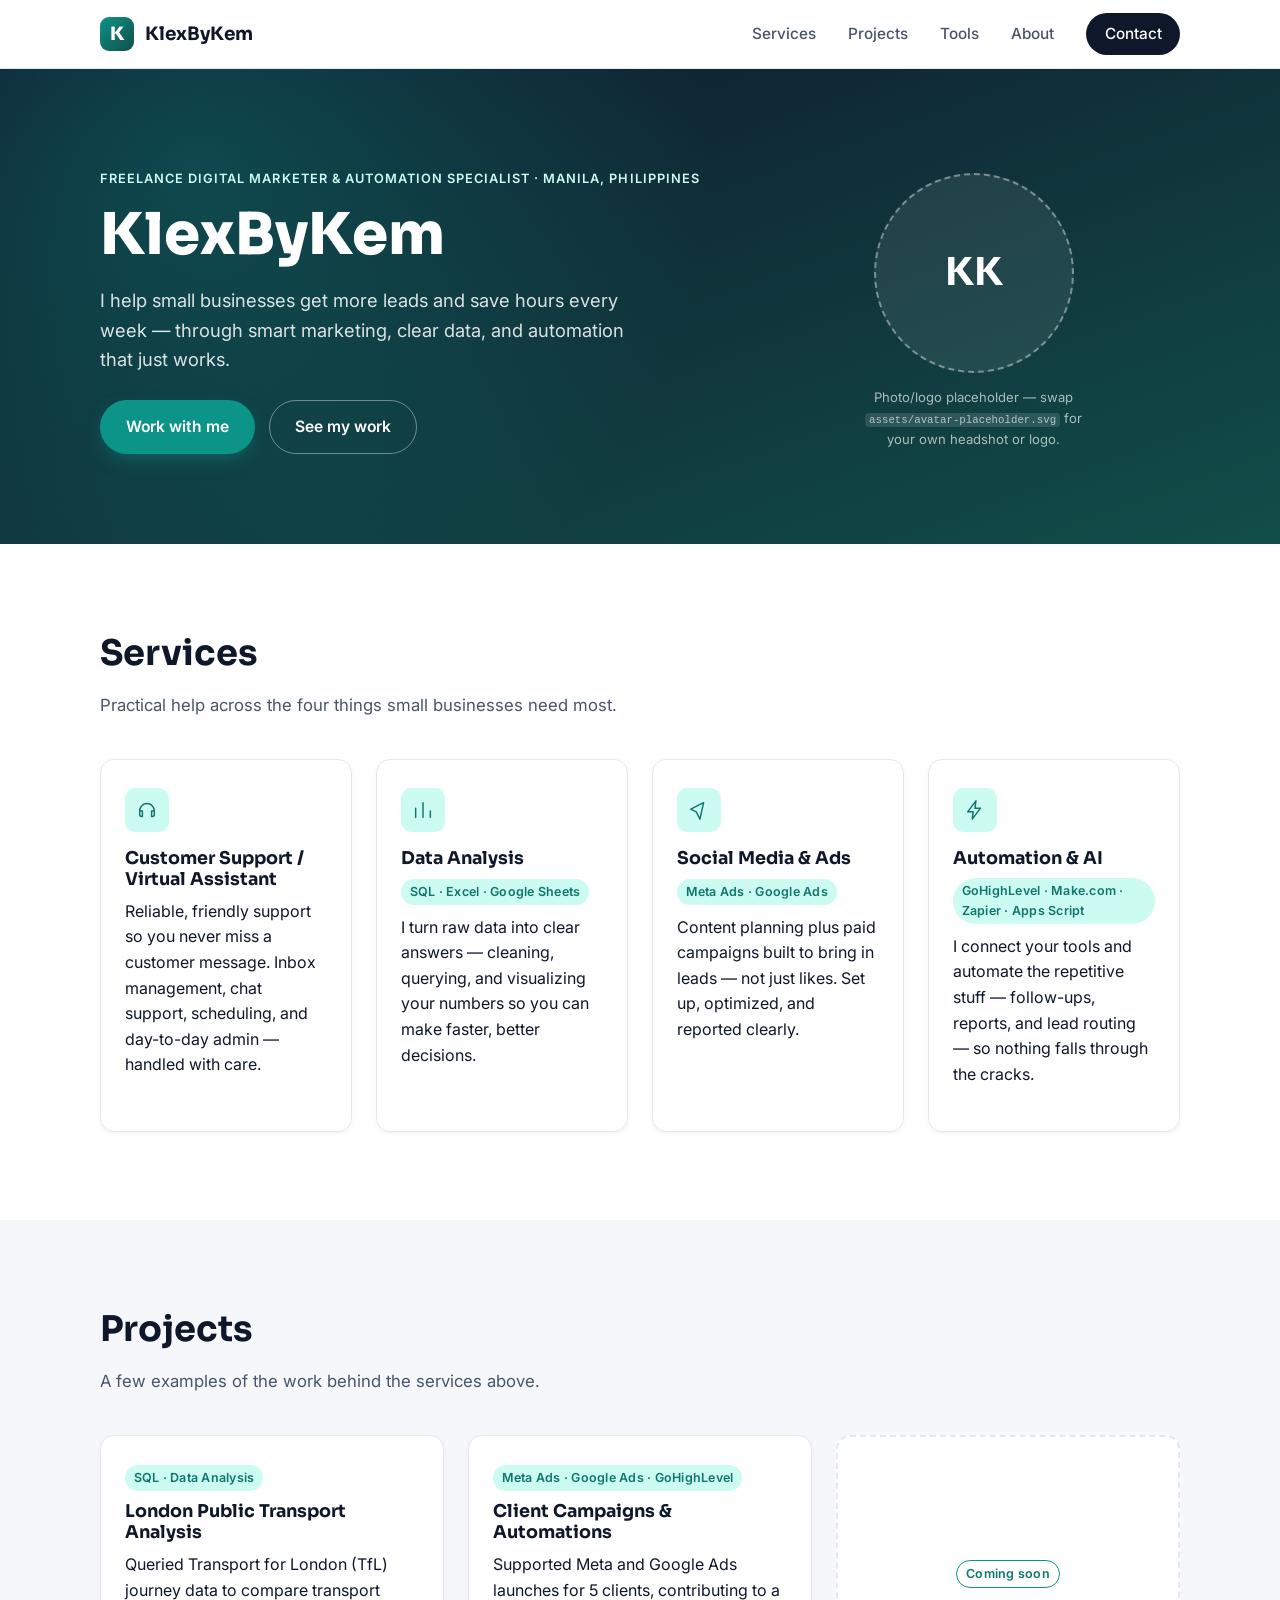
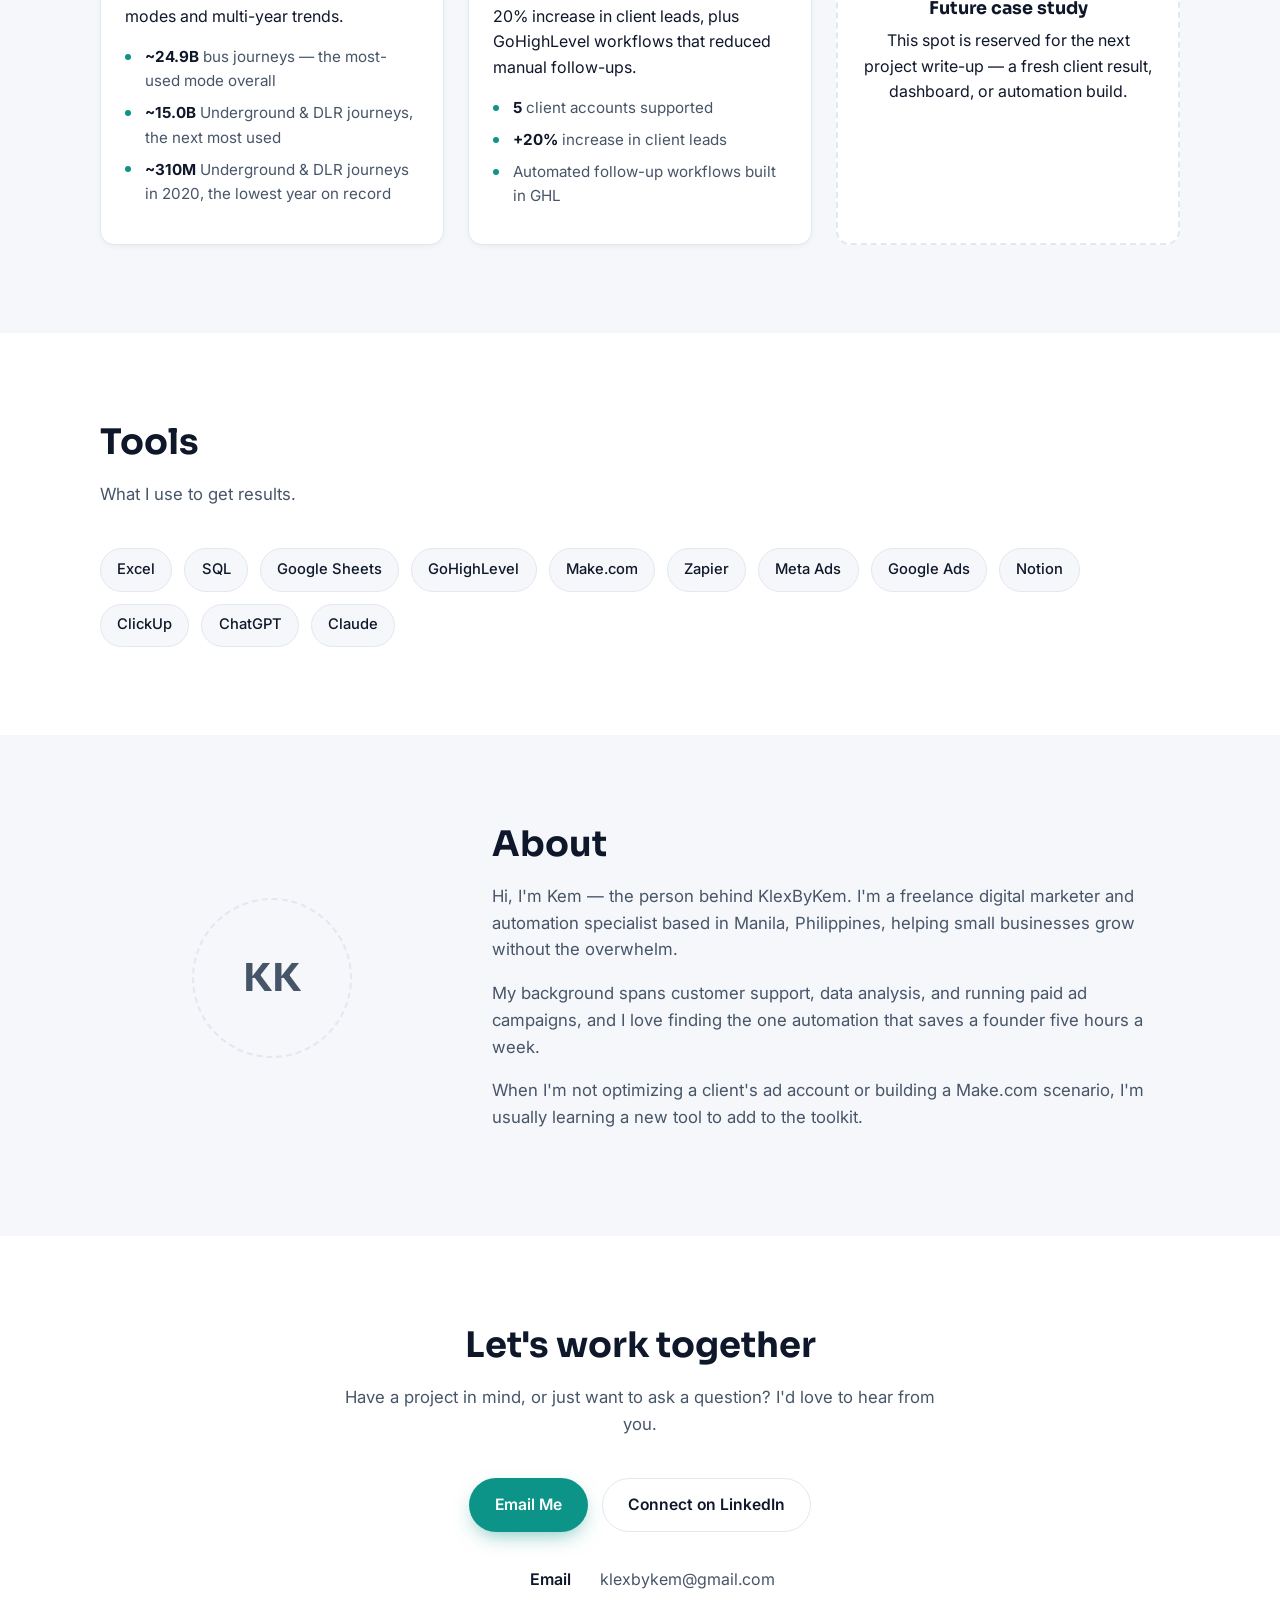
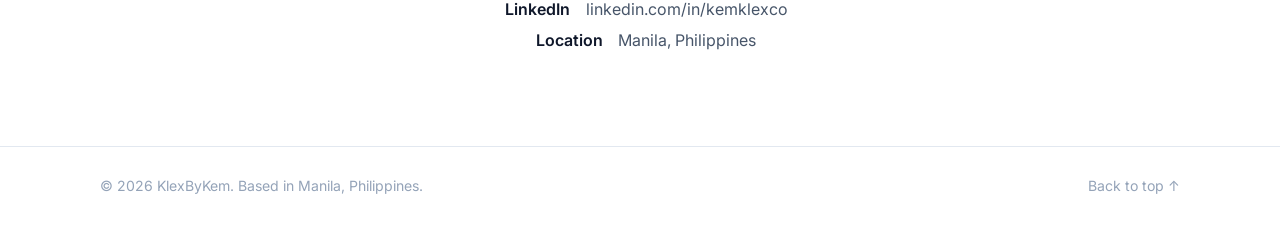
==== index.html @ deb69412 "Build KlexByKem one-page portfolio site Static HTML/CSS/JS site (mobile-first, no frameworks) with h" ====
<!DOCTYPE html>
<html lang="en">
<head>
<meta charset="UTF-8">
<meta name="viewport" content="width=device-width, initial-scale=1.0">
<title>KlexByKem — Freelance Digital Marketer &amp; Automation Specialist | Manila, PH</title>
<meta name="description" content="KlexByKem helps small businesses get more leads and save time with marketing, data analysis, and automation — Meta &amp; Google Ads, SQL/Excel/Sheets, and GoHighLevel/Make/Zapier workflows. Based in Manila, Philippines.">
<meta name="keywords" content="freelance digital marketer, automation specialist, virtual assistant, Meta Ads, Google Ads, data analysis, GoHighLevel, Make.com, Zapier, Manila Philippines freelancer">
<meta name="author" content="KlexByKem">
<meta name="robots" content="index, follow">
<link rel="canonical" href="https://klexbykem.vercel.app/">

<!-- Open Graph -->
<meta property="og:type" content="website">
<meta property="og:site_name" content="KlexByKem">
<meta property="og:title" content="KlexByKem — Freelance Digital Marketer & Automation Specialist">
<meta property="og:description" content="Helping small businesses get more leads and save time with marketing, data, and automation.">
<meta property="og:url" content="https://klexbykem.vercel.app/">
<meta property="og:image" content="https://klexbykem.vercel.app/assets/og-image.png">
<meta property="og:image:width" content="1200">
<meta property="og:image:height" content="630">
<meta property="og:locale" content="en_US">

<!-- Twitter -->
<meta name="twitter:card" content="summary_large_image">
<meta name="twitter:title" content="KlexByKem — Freelance Digital Marketer & Automation Specialist">
<meta name="twitter:description" content="Helping small businesses get more leads and save time with marketing, data, and automation.">
<meta name="twitter:image" content="https://klexbykem.vercel.app/assets/og-image.png">

<meta name="theme-color" content="#0f172a">

<!-- Favicon -->
<link rel="icon" href="/favicon.svg" type="image/svg+xml">
<link rel="alternate icon" href="/assets/favicon-180.png">
<link rel="apple-touch-icon" href="/assets/favicon-180.png">

<!-- Fonts -->
<link rel="preconnect" href="https://fonts.googleapis.com">
<link rel="preconnect" href="https://fonts.gstatic.com" crossorigin>
<link href="https://fonts.googleapis.com/css2?family=Sora:wght@500;600;700;800&family=Inter:wght@400;500;600;700&display=swap" rel="stylesheet">

<link rel="stylesheet" href="styles.css">
</head>
<body>

<a class="skip-link" href="#main">Skip to content</a>

<header class="site-header" id="top">
  <div class="wrap header-inner">
    <a class="brand" href="#top">
      <span class="brand-mark" aria-hidden="true">K</span>
      <span class="brand-name">KlexByKem</span>
    </a>

    <button class="nav-toggle" id="navToggle" aria-expanded="false" aria-controls="primaryNav" aria-label="Toggle menu">
      <span></span><span></span><span></span>
    </button>

    <nav class="primary-nav" id="primaryNav">
      <a href="#services">Services</a>
      <a href="#projects">Projects</a>
      <a href="#tools">Tools</a>
      <a href="#about">About</a>
      <a href="#contact" class="nav-cta">Contact</a>
    </nav>
  </div>
</header>

<main id="main">

  <!-- HERO -->
  <section class="hero">
    <div class="wrap hero-inner">
      <div class="hero-copy reveal">
        <p class="eyebrow">Freelance Digital Marketer &amp; Automation Specialist · Manila, Philippines</p>
        <h1>KlexByKem</h1>
        <p class="hero-lede">I help small businesses get more leads and save hours every week — through smart marketing, clear data, and automation that just works.</p>
        <div class="hero-actions">
          <a href="#contact" class="btn btn-primary">Work with me</a>
          <a href="#projects" class="btn btn-ghost">See my work</a>
        </div>
      </div>

      <div class="hero-media reveal" style="--delay:120ms">
        <div class="avatar-placeholder" aria-hidden="true">
          <span>KK</span>
        </div>
        <p class="placeholder-note">Photo/logo placeholder — swap <code>assets/avatar-placeholder.svg</code> for your own headshot or logo.</p>
      </div>
    </div>
  </section>

  <!-- SERVICES -->
  <section class="section" id="services">
    <div class="wrap">
      <h2 class="section-title reveal">Services</h2>
      <p class="section-sub reveal">Practical help across the four things small businesses need most.</p>

      <div class="grid grid-4">

        <article class="card reveal">
          <div class="card-icon" aria-hidden="true">
            <svg viewBox="0 0 24 24" fill="none"><path d="M4 13a8 8 0 0 1 16 0v4a2 2 0 0 1-2 2h-1v-6h3M4 17v-4h3v6H6a2 2 0 0 1-2-2Z" stroke="currentColor" stroke-width="1.6" stroke-linecap="round" stroke-linejoin="round"/></svg>
          </div>
          <h3>Customer Support / Virtual Assistant</h3>
          <p>Reliable, friendly support so you never miss a customer message. Inbox management, chat support, scheduling, and day-to-day admin — handled with care.</p>
        </article>

        <article class="card reveal" style="--delay:80ms">
          <div class="card-icon" aria-hidden="true">
            <svg viewBox="0 0 24 24" fill="none"><path d="M4 20V10M12 20V4M20 20v-7" stroke="currentColor" stroke-width="1.6" stroke-linecap="round" stroke-linejoin="round"/></svg>
          </div>
          <h3>Data Analysis</h3>
          <p class="card-tag">SQL · Excel · Google Sheets</p>
          <p>I turn raw data into clear answers — cleaning, querying, and visualizing your numbers so you can make faster, better decisions.</p>
        </article>

        <article class="card reveal" style="--delay:160ms">
          <div class="card-icon" aria-hidden="true">
            <svg viewBox="0 0 24 24" fill="none"><path d="M3 11l14-7-4 18-4-8-6-3Z" stroke="currentColor" stroke-width="1.6" stroke-linejoin="round"/></svg>
          </div>
          <h3>Social Media &amp; Ads</h3>
          <p class="card-tag">Meta Ads · Google Ads</p>
          <p>Content planning plus paid campaigns built to bring in leads — not just likes. Set up, optimized, and reported clearly.</p>
        </article>

        <article class="card reveal" style="--delay:240ms">
          <div class="card-icon" aria-hidden="true">
            <svg viewBox="0 0 24 24" fill="none"><path d="M13 2 4 14h6l-1 8 9-12h-6l1-8Z" stroke="currentColor" stroke-width="1.6" stroke-linejoin="round"/></svg>
          </div>
          <h3>Automation &amp; AI</h3>
          <p class="card-tag">GoHighLevel · Make.com · Zapier · Apps Script</p>
          <p>I connect your tools and automate the repetitive stuff — follow-ups, reports, and lead routing — so nothing falls through the cracks.</p>
        </article>

      </div>
    </div>
  </section>

  <!-- PROJECTS -->
  <section class="section section-alt" id="projects">
    <div class="wrap">
      <h2 class="section-title reveal">Projects</h2>
      <p class="section-sub reveal">A few examples of the work behind the services above.</p>

      <div class="grid grid-3">

        <article class="card project-card reveal">
          <p class="card-tag">SQL · Data Analysis</p>
          <h3>London Public Transport Analysis</h3>
          <p>Queried Transport for London (TfL) journey data to compare transport modes and multi-year trends.</p>
          <ul class="stat-list">
            <li><strong>~24.9B</strong> bus journeys — the most-used mode overall</li>
            <li><strong>~15.0B</strong> Underground &amp; DLR journeys, the next most used</li>
            <li><strong>~310M</strong> Underground &amp; DLR journeys in 2020, the lowest year on record</li>
          </ul>
        </article>

        <article class="card project-card reveal" style="--delay:100ms">
          <p class="card-tag">Meta Ads · Google Ads · GoHighLevel</p>
          <h3>Client Campaigns &amp; Automations</h3>
          <p>Supported Meta and Google Ads launches for 5 clients, contributing to a 20% increase in client leads, plus GoHighLevel workflows that reduced manual follow-ups.</p>
          <ul class="stat-list">
            <li><strong>5</strong> client accounts supported</li>
            <li><strong>+20%</strong> increase in client leads</li>
            <li>Automated follow-up workflows built in GHL</li>
          </ul>
        </article>

        <article class="card project-card project-placeholder reveal" style="--delay:200ms">
          <p class="card-tag">Coming soon</p>
          <h3>Future case study</h3>
          <p>This spot is reserved for the next project write-up — a fresh client result, dashboard, or automation build.</p>
        </article>

      </div>
    </div>
  </section>

  <!-- TOOLS -->
  <section class="section" id="tools">
    <div class="wrap">
      <h2 class="section-title reveal">Tools</h2>
      <p class="section-sub reveal">What I use to get results.</p>

      <ul class="tool-list reveal">
        <li>Excel</li>
        <li>SQL</li>
        <li>Google Sheets</li>
        <li>GoHighLevel</li>
        <li>Make.com</li>
        <li>Zapier</li>
        <li>Meta Ads</li>
        <li>Google Ads</li>
        <li>Notion</li>
        <li>ClickUp</li>
        <li>ChatGPT</li>
        <li>Claude</li>
      </ul>
    </div>
  </section>

  <!-- ABOUT -->
  <section class="section section-alt" id="about">
    <div class="wrap about-inner">
      <div class="about-media reveal">
        <div class="avatar-placeholder avatar-small" aria-hidden="true"><span>KK</span></div>
      </div>
      <div class="about-copy reveal" style="--delay:100ms">
        <h2 class="section-title">About</h2>
        <p>Hi, I'm Kem — the person behind KlexByKem. I'm a freelance digital marketer and automation specialist based in Manila, Philippines, helping small businesses grow without the overwhelm.</p>
        <p>My background spans customer support, data analysis, and running paid ad campaigns, and I love finding the one automation that saves a founder five hours a week.</p>
        <p>When I'm not optimizing a client's ad account or building a Make.com scenario, I'm usually learning a new tool to add to the toolkit.</p>
      </div>
    </div>
  </section>

  <!-- CONTACT -->
  <section class="section contact-section" id="contact">
    <div class="wrap contact-inner reveal">
      <h2 class="section-title">Let's work together</h2>
      <p class="section-sub">Have a project in mind, or just want to ask a question? I'd love to hear from you.</p>

      <div class="contact-actions">
        <a class="btn btn-primary" href="mailto:klexbykem@gmail.com?subject=Let%27s%20work%20together">Email Me</a>
        <a class="btn btn-ghost" href="https://linkedin.com/in/kemklexco" target="_blank" rel="noopener noreferrer">Connect on LinkedIn</a>
      </div>

      <div class="contact-details">
        <p><span class="label">Email</span> <a href="mailto:klexbykem@gmail.com">klexbykem@gmail.com</a></p>
        <p><span class="label">LinkedIn</span> <a href="https://linkedin.com/in/kemklexco" target="_blank" rel="noopener noreferrer">linkedin.com/in/kemklexco</a></p>
        <p><span class="label">Location</span> Manila, Philippines</p>
      </div>
    </div>
  </section>

</main>

<footer class="site-footer">
  <div class="wrap footer-inner">
    <p>&copy; <span id="year"></span> KlexByKem. Based in Manila, Philippines.</p>
    <a href="#top">Back to top ↑</a>
  </div>
</footer>

<script src="script.js"></script>
</body>
</html>
---- styles.css ----
/* ---------- Tokens ---------- */
:root {
  --font-head: 'Sora', system-ui, sans-serif;
  --font-body: 'Inter', system-ui, sans-serif;

  --color-bg: #ffffff;
  --color-bg-alt: #f5f7fa;
  --color-ink: #0f172a;
  --color-ink-soft: #475569;
  --color-ink-faint: #94a3b8;
  --color-border: #e2e8f0;

  --color-accent: #0d9488;
  --color-accent-dark: #0f766e;
  --color-accent-light: #ccfbf1;

  --color-dark: #0f172a;
  --color-dark-2: #114e4a;

  --radius: 14px;
  --radius-sm: 8px;
  --shadow: 0 10px 30px -12px rgba(15, 23, 42, 0.15);
  --shadow-sm: 0 2px 10px -4px rgba(15, 23, 42, 0.12);

  --wrap: 1120px;
}

/* ---------- Reset ---------- */
* , *::before, *::after { box-sizing: border-box; }
html { scroll-behavior: smooth; }
body {
  margin: 0;
  font-family: var(--font-body);
  color: var(--color-ink);
  background: var(--color-bg);
  line-height: 1.6;
  -webkit-font-smoothing: antialiased;
}
img, svg { display: block; max-width: 100%; }
a { color: inherit; text-decoration: none; }
ul { list-style: none; margin: 0; padding: 0; }
h1, h2, h3 { font-family: var(--font-head); line-height: 1.2; margin: 0 0 .5em; }
p { margin: 0 0 1em; }

.wrap {
  width: 100%;
  max-width: var(--wrap);
  margin: 0 auto;
  padding: 0 20px;
}

.skip-link {
  position: absolute;
  left: -999px;
  top: 0;
  background: var(--color-accent);
  color: #fff;
  padding: 10px 16px;
  border-radius: 0 0 8px 0;
  z-index: 100;
}
.skip-link:focus { left: 0; }

/* ---------- Buttons ---------- */
.btn {
  display: inline-flex;
  align-items: center;
  justify-content: center;
  gap: .5em;
  padding: .85em 1.6em;
  border-radius: 999px;
  font-family: var(--font-body);
  font-weight: 600;
  font-size: .98rem;
  border: 1.5px solid transparent;
  cursor: pointer;
  transition: transform .15s ease, box-shadow .15s ease, background-color .15s ease, color .15s ease;
}
.btn:hover { transform: translateY(-2px); }
.btn-primary {
  background: var(--color-accent);
  color: #fff;
  box-shadow: 0 8px 20px -6px rgba(13, 148, 136, .55);
}
.btn-primary:hover { background: var(--color-accent-dark); }
.btn-ghost {
  background: transparent;
  border-color: rgba(255,255,255,.35);
  color: inherit;
}
.hero .btn-ghost { border-color: rgba(255,255,255,.4); color: #fff; }
.hero .btn-ghost:hover { background: rgba(255,255,255,.1); }
.contact-section .btn-ghost { border-color: var(--color-border); color: var(--color-ink); }
.contact-section .btn-ghost:hover { background: var(--color-bg-alt); }

/* ---------- Header ---------- */
.site-header {
  position: sticky;
  top: 0;
  z-index: 50;
  background: rgba(255, 255, 255, .85);
  backdrop-filter: saturate(180%) blur(10px);
  border-bottom: 1px solid var(--color-border);
}
.header-inner {
  display: flex;
  align-items: center;
  justify-content: space-between;
  height: 68px;
}
.brand {
  display: flex;
  align-items: center;
  gap: .6em;
  font-family: var(--font-head);
  font-weight: 700;
  font-size: 1.15rem;
}
.brand-mark {
  display: inline-flex;
  align-items: center;
  justify-content: center;
  width: 34px;
  height: 34px;
  border-radius: 9px;
  background: linear-gradient(135deg, var(--color-accent), var(--color-dark-2));
  color: #fff;
  font-weight: 800;
}

.primary-nav {
  display: flex;
  align-items: center;
  gap: 2rem;
  font-weight: 500;
  font-size: .96rem;
}
.primary-nav a { color: var(--color-ink-soft); transition: color .15s ease; }
.primary-nav a:hover { color: var(--color-ink); }
.nav-cta {
  background: var(--color-ink);
  color: #fff !important;
  padding: .55em 1.2em;
  border-radius: 999px;
}
.nav-cta:hover { background: var(--color-accent-dark); }

.nav-toggle {
  display: none;
  flex-direction: column;
  justify-content: center;
  gap: 5px;
  width: 40px;
  height: 40px;
  background: none;
  border: none;
  cursor: pointer;
}
.nav-toggle span {
  display: block;
  height: 2px;
  width: 22px;
  background: var(--color-ink);
  margin: 0 auto;
  transition: transform .2s ease, opacity .2s ease;
}

/* ---------- Hero ---------- */
.hero {
  background:
    radial-gradient(circle at 15% 20%, rgba(13,148,136,.35), transparent 45%),
    linear-gradient(160deg, var(--color-dark) 0%, var(--color-dark-2) 100%);
  color: #fff;
  padding: 100px 0 90px;
}
.hero-inner {
  display: grid;
  grid-template-columns: 1.2fr .8fr;
  gap: 48px;
  align-items: center;
}
.eyebrow {
  text-transform: uppercase;
  letter-spacing: .08em;
  font-size: .8rem;
  font-weight: 600;
  color: var(--color-accent-light);
  margin-bottom: .8em;
}
.hero h1 {
  font-size: clamp(2.4rem, 5vw, 3.6rem);
  font-weight: 800;
  margin-bottom: .3em;
}
.hero-lede {
  font-size: 1.15rem;
  color: rgba(255,255,255,.85);
  max-width: 46ch;
}
.hero-actions {
  display: flex;
  flex-wrap: wrap;
  gap: 14px;
  margin-top: 1.6em;
}

.hero-media { text-align: center; }
.avatar-placeholder {
  width: 200px;
  height: 200px;
  margin: 0 auto 14px;
  border-radius: 50%;
  background: rgba(255,255,255,.08);
  border: 2px dashed rgba(255,255,255,.4);
  display: flex;
  align-items: center;
  justify-content: center;
  font-family: var(--font-head);
  font-size: 2.4rem;
  font-weight: 700;
  color: #fff;
}
.avatar-small {
  width: 160px;
  height: 160px;
  border-color: var(--color-border);
  background: var(--color-bg-alt);
  color: var(--color-ink-soft);
}
.placeholder-note {
  font-size: .82rem;
  color: rgba(255,255,255,.65);
  max-width: 30ch;
  margin: 0 auto;
}
.placeholder-note code {
  background: rgba(255,255,255,.12);
  padding: .1em .4em;
  border-radius: 4px;
  font-size: .82em;
}

/* ---------- Sections ---------- */
.section { padding: 88px 0; }
.section-alt { background: var(--color-bg-alt); }
.section-title { font-size: clamp(1.7rem, 3vw, 2.2rem); }
.section-sub {
  color: var(--color-ink-soft);
  font-size: 1.05rem;
  max-width: 60ch;
  margin-bottom: 2.4em;
}

/* ---------- Grids / cards ---------- */
.grid { display: grid; gap: 24px; }
.grid-4 { grid-template-columns: repeat(4, 1fr); }
.grid-3 { grid-template-columns: repeat(3, 1fr); }

.card {
  background: var(--color-bg);
  border: 1px solid var(--color-border);
  border-radius: var(--radius);
  padding: 28px 24px;
  box-shadow: var(--shadow-sm);
  transition: transform .2s ease, box-shadow .2s ease;
}
.section-alt .card { background: #fff; }
.card:hover { transform: translateY(-4px); box-shadow: var(--shadow); }

.card-icon {
  width: 44px;
  height: 44px;
  border-radius: 10px;
  background: var(--color-accent-light);
  color: var(--color-accent-dark);
  display: flex;
  align-items: center;
  justify-content: center;
  margin-bottom: 16px;
}
.card-icon svg { width: 22px; height: 22px; }

.card h3 { font-size: 1.1rem; }
.card-tag {
  display: inline-block;
  font-size: .78rem;
  font-weight: 600;
  letter-spacing: .02em;
  color: var(--color-accent-dark);
  background: var(--color-accent-light);
  padding: .25em .7em;
  border-radius: 999px;
  margin-bottom: .8em;
}

.project-card p:last-of-type { margin-bottom: 1em; }
.stat-list li {
  position: relative;
  padding-left: 1.3em;
  margin-bottom: .5em;
  color: var(--color-ink-soft);
  font-size: .95rem;
}
.stat-list li::before {
  content: "";
  position: absolute;
  left: 0;
  top: .55em;
  width: 6px;
  height: 6px;
  border-radius: 50%;
  background: var(--color-accent);
}
.stat-list strong { color: var(--color-ink); }

.project-placeholder {
  background: transparent;
  border: 2px dashed var(--color-border);
  box-shadow: none;
  display: flex;
  flex-direction: column;
  justify-content: center;
  text-align: center;
}
.project-placeholder .card-tag {
  background: transparent;
  border: 1px solid var(--color-accent);
  align-self: center;
}
.project-placeholder:hover { transform: none; }

/* ---------- Tools ---------- */
.tool-list {
  display: flex;
  flex-wrap: wrap;
  gap: 12px;
}
.tool-list li {
  background: var(--color-bg-alt);
  border: 1px solid var(--color-border);
  color: var(--color-ink);
  font-weight: 500;
  font-size: .92rem;
  padding: .6em 1.1em;
  border-radius: 999px;
}

/* ---------- About ---------- */
.about-inner {
  display: grid;
  grid-template-columns: .5fr 1fr;
  gap: 48px;
  align-items: center;
}
.about-copy p { color: var(--color-ink-soft); font-size: 1.05rem; }

/* ---------- Contact ---------- */
.contact-section { text-align: center; }
.contact-inner { max-width: 640px; }
.contact-actions {
  display: flex;
  justify-content: center;
  flex-wrap: wrap;
  gap: 14px;
  margin: 1.8em 0 2.2em;
}
.contact-details p {
  margin: .3em 0;
  color: var(--color-ink-soft);
}
.contact-details .label {
  display: inline-block;
  min-width: 90px;
  font-weight: 600;
  color: var(--color-ink);
}
.contact-details a:hover { color: var(--color-accent-dark); }

/* ---------- Footer ---------- */
.site-footer {
  border-top: 1px solid var(--color-border);
  padding: 28px 0;
}
.footer-inner {
  display: flex;
  justify-content: space-between;
  flex-wrap: wrap;
  gap: 10px;
  font-size: .88rem;
  color: var(--color-ink-faint);
}
.footer-inner a:hover { color: var(--color-ink); }

/* ---------- Scroll reveal ---------- */
.reveal {
  opacity: 0;
  transform: translateY(18px);
  transition: opacity .6s ease, transform .6s ease;
  transition-delay: var(--delay, 0ms);
}
.reveal.in-view { opacity: 1; transform: translateY(0); }

@media (prefers-reduced-motion: reduce) {
  html { scroll-behavior: auto; }
  .reveal { opacity: 1; transform: none; transition: none; }
  .btn:hover { transform: none; }
}

/* ---------- Responsive ---------- */
@media (max-width: 900px) {
  .grid-4 { grid-template-columns: repeat(2, 1fr); }
  .grid-3 { grid-template-columns: 1fr; }
  .hero-inner { grid-template-columns: 1fr; text-align: center; }
  .hero-lede { margin-left: auto; margin-right: auto; }
  .hero-actions { justify-content: center; }
  .about-inner { grid-template-columns: 1fr; text-align: center; }
}

@media (max-width: 720px) {
  .nav-toggle { display: flex; }
  .primary-nav {
    position: absolute;
    top: 68px;
    left: 0;
    right: 0;
    background: #fff;
    border-bottom: 1px solid var(--color-border);
    flex-direction: column;
    align-items: stretch;
    gap: 0;
    padding: 8px 20px 20px;
    transform: translateY(-8px);
    opacity: 0;
    pointer-events: none;
    transition: opacity .2s ease, transform .2s ease;
  }
  .primary-nav.open {
    transform: translateY(0);
    opacity: 1;
    pointer-events: auto;
    box-shadow: var(--shadow);
  }
  .primary-nav a { padding: 14px 0; border-bottom: 1px solid var(--color-border); }
  .nav-cta { margin-top: 10px; text-align: center; }
  .nav-toggle.open span:nth-child(1) { transform: translateY(7px) rotate(45deg); }
  .nav-toggle.open span:nth-child(2) { opacity: 0; }
  .nav-toggle.open span:nth-child(3) { transform: translateY(-7px) rotate(-45deg); }
}

@media (max-width: 520px) {
  .grid-4 { grid-template-columns: 1fr; }
  .hero { padding: 72px 0 60px; }
  .section { padding: 64px 0; }
}
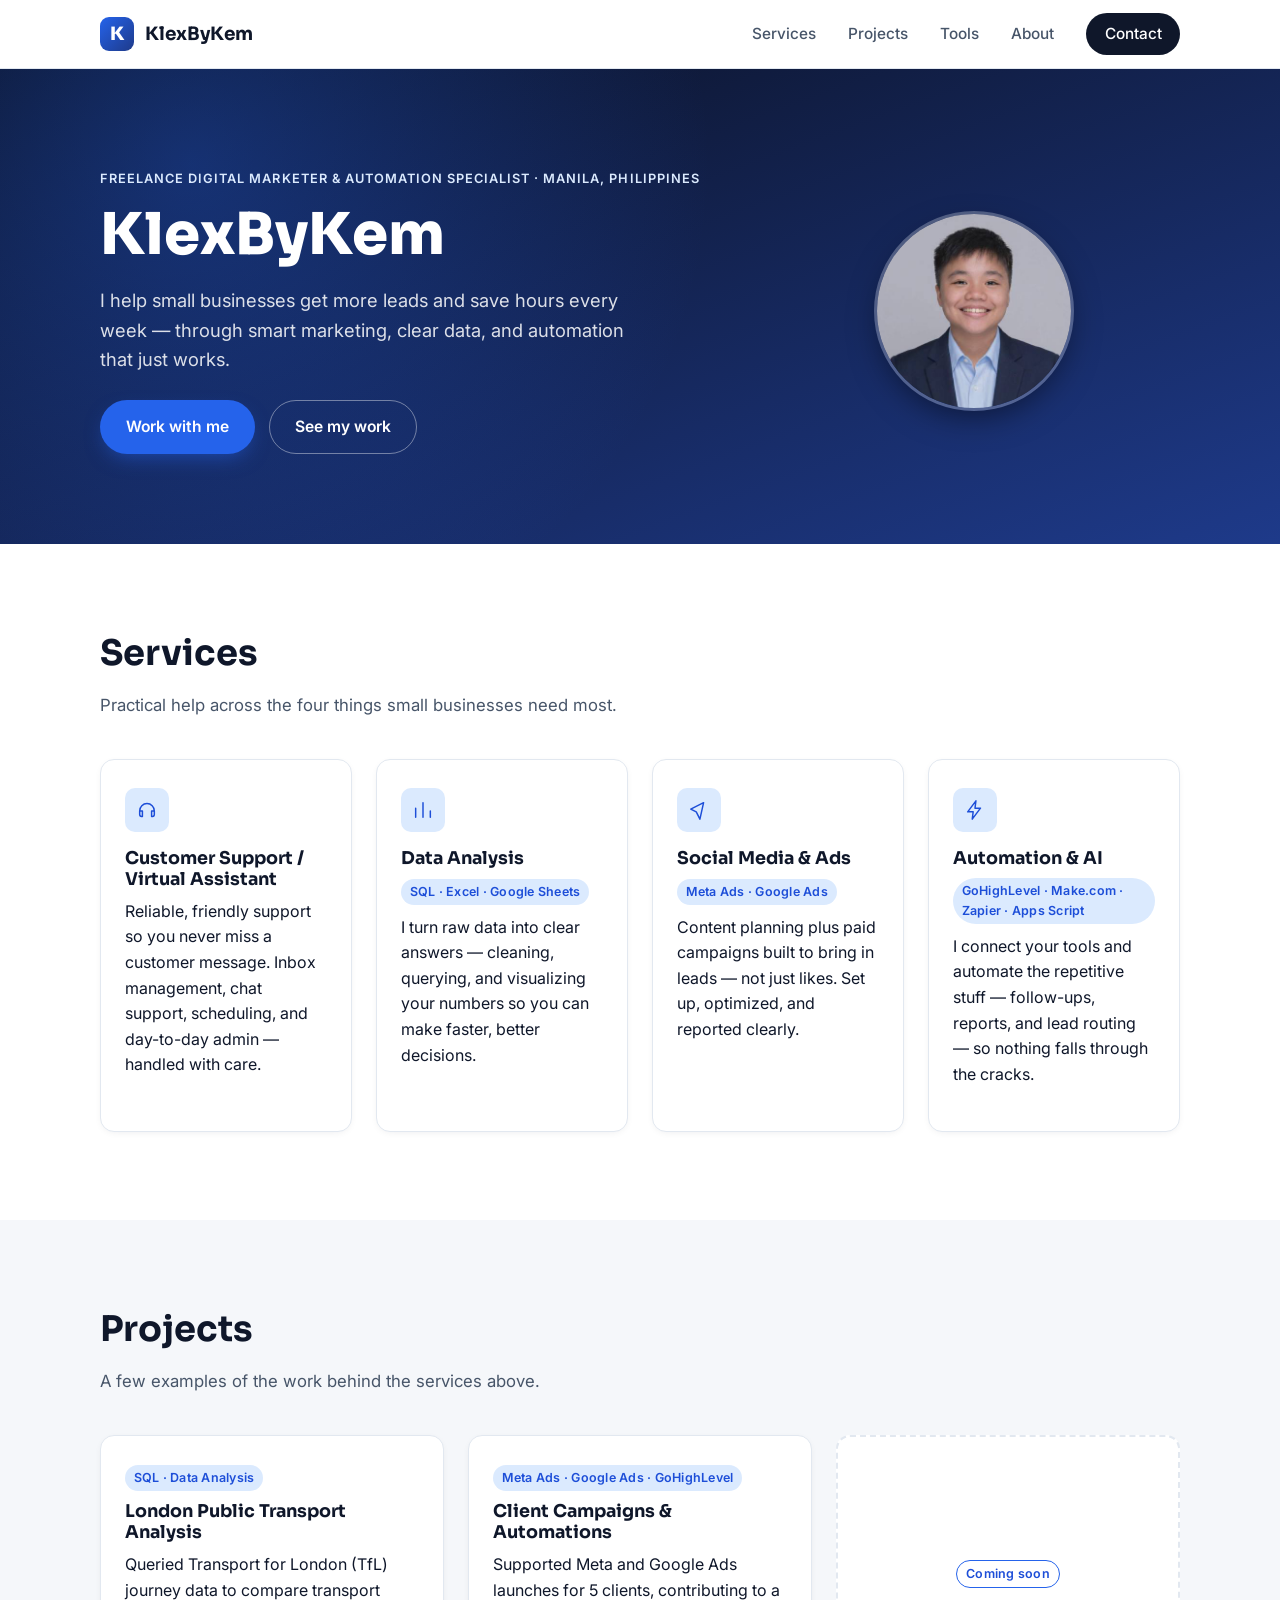
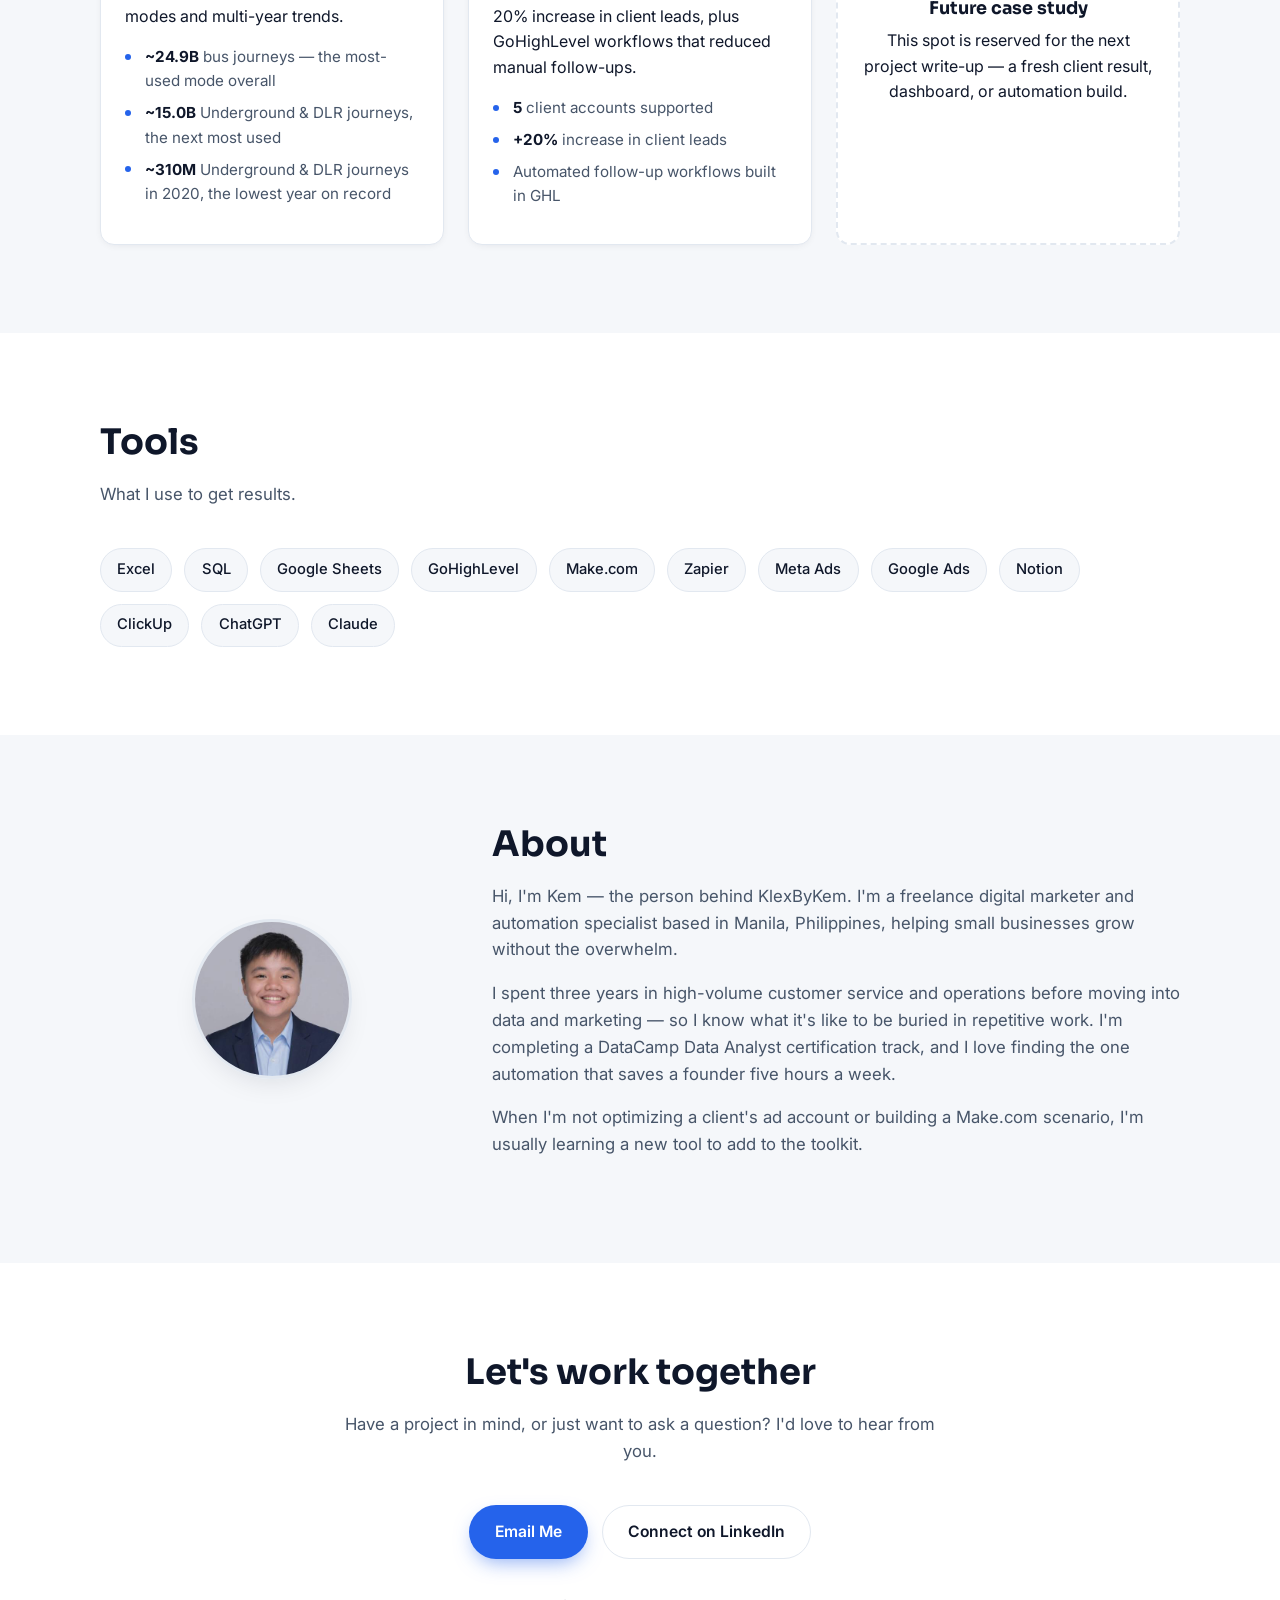
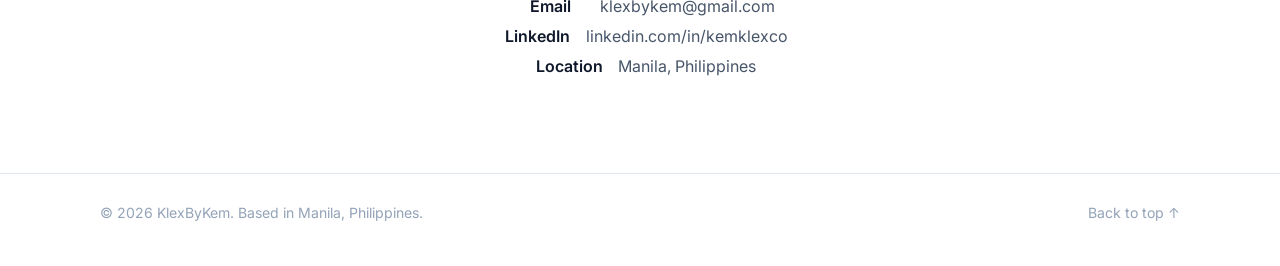
==== commit 94538db6: "Switch branding to navy blue and add real profile photo Replace teal accent palette with navy blue a" ====
--- a/index.html
+++ b/index.html
@@ -16,7 +16,7 @@
 <meta property="og:title" content="KlexByKem — Freelance Digital Marketer & Automation Specialist">
 <meta property="og:description" content="Helping small businesses get more leads and save time with marketing, data, and automation.">
 <meta property="og:url" content="https://klexbykem.vercel.app/">
-<meta property="og:image" content="https://klexbykem.vercel.app/assets/og-image.png">
+<meta property="og:image" content="https://klexbykem.vercel.app/assets/og-image.jpg">
 <meta property="og:image:width" content="1200">
 <meta property="og:image:height" content="630">
 <meta property="og:locale" content="en_US">
@@ -25,9 +25,9 @@
 <meta name="twitter:card" content="summary_large_image">
 <meta name="twitter:title" content="KlexByKem — Freelance Digital Marketer & Automation Specialist">
 <meta name="twitter:description" content="Helping small businesses get more leads and save time with marketing, data, and automation.">
-<meta name="twitter:image" content="https://klexbykem.vercel.app/assets/og-image.png">
-
-<meta name="theme-color" content="#0f172a">
+<meta name="twitter:image" content="https://klexbykem.vercel.app/assets/og-image.jpg">
+
+<meta name="theme-color" content="#0a0f1f">
 
 <!-- Favicon -->
 <link rel="icon" href="/favicon.svg" type="image/svg+xml">
@@ -82,10 +82,7 @@
       </div>
 
       <div class="hero-media reveal" style="--delay:120ms">
-        <div class="avatar-placeholder" aria-hidden="true">
-          <span>KK</span>
-        </div>
-        <p class="placeholder-note">Photo/logo placeholder — swap <code>assets/avatar-placeholder.svg</code> for your own headshot or logo.</p>
+        <img class="avatar-photo" src="assets/profile.jpg" alt="Kem, founder of KlexByKem" width="200" height="200">
       </div>
     </div>
   </section>
@@ -204,12 +201,12 @@
   <section class="section section-alt" id="about">
     <div class="wrap about-inner">
       <div class="about-media reveal">
-        <div class="avatar-placeholder avatar-small" aria-hidden="true"><span>KK</span></div>
+        <img class="avatar-photo avatar-small" src="assets/profile.jpg" alt="Kem, founder of KlexByKem" width="160" height="160">
       </div>
       <div class="about-copy reveal" style="--delay:100ms">
         <h2 class="section-title">About</h2>
         <p>Hi, I'm Kem — the person behind KlexByKem. I'm a freelance digital marketer and automation specialist based in Manila, Philippines, helping small businesses grow without the overwhelm.</p>
-        <p>My background spans customer support, data analysis, and running paid ad campaigns, and I love finding the one automation that saves a founder five hours a week.</p>
+        <p>I spent three years in high-volume customer service and operations before moving into data and marketing — so I know what it's like to be buried in repetitive work. I'm completing a DataCamp Data Analyst certification track, and I love finding the one automation that saves a founder five hours a week.</p>
         <p>When I'm not optimizing a client's ad account or building a Make.com scenario, I'm usually learning a new tool to add to the toolkit.</p>
       </div>
     </div>
--- a/styles.css
+++ b/styles.css
@@ -10,12 +10,12 @@
   --color-ink-faint: #94a3b8;
   --color-border: #e2e8f0;
 
-  --color-accent: #0d9488;
-  --color-accent-dark: #0f766e;
-  --color-accent-light: #ccfbf1;
-
-  --color-dark: #0f172a;
-  --color-dark-2: #114e4a;
+  --color-accent: #2563eb;
+  --color-accent-dark: #1d4ed8;
+  --color-accent-light: #dbeafe;
+
+  --color-dark: #0a0f1f;
+  --color-dark-2: #1e3a8a;
 
   --radius: 14px;
   --radius-sm: 8px;
@@ -80,7 +80,7 @@
 .btn-primary {
   background: var(--color-accent);
   color: #fff;
-  box-shadow: 0 8px 20px -6px rgba(13, 148, 136, .55);
+  box-shadow: 0 8px 20px -6px rgba(37, 99, 235, .55);
 }
 .btn-primary:hover { background: var(--color-accent-dark); }
 .btn-ghost {
@@ -168,7 +168,7 @@
 /* ---------- Hero ---------- */
 .hero {
   background:
-    radial-gradient(circle at 15% 20%, rgba(13,148,136,.35), transparent 45%),
+    radial-gradient(circle at 15% 20%, rgba(37,99,235,.35), transparent 45%),
     linear-gradient(160deg, var(--color-dark) 0%, var(--color-dark-2) 100%);
   color: #fff;
   padding: 100px 0 90px;
@@ -205,39 +205,20 @@
 }
 
 .hero-media { text-align: center; }
-.avatar-placeholder {
+.avatar-photo {
   width: 200px;
   height: 200px;
-  margin: 0 auto 14px;
+  margin: 0 auto;
   border-radius: 50%;
-  background: rgba(255,255,255,.08);
-  border: 2px dashed rgba(255,255,255,.4);
-  display: flex;
-  align-items: center;
-  justify-content: center;
-  font-family: var(--font-head);
-  font-size: 2.4rem;
-  font-weight: 700;
-  color: #fff;
+  object-fit: cover;
+  border: 3px solid rgba(255,255,255,.25);
+  box-shadow: 0 12px 32px -8px rgba(0,0,0,.5);
 }
 .avatar-small {
   width: 160px;
   height: 160px;
   border-color: var(--color-border);
-  background: var(--color-bg-alt);
-  color: var(--color-ink-soft);
-}
-.placeholder-note {
-  font-size: .82rem;
-  color: rgba(255,255,255,.65);
-  max-width: 30ch;
-  margin: 0 auto;
-}
-.placeholder-note code {
-  background: rgba(255,255,255,.12);
-  padding: .1em .4em;
-  border-radius: 4px;
-  font-size: .82em;
+  box-shadow: var(--shadow);
 }
 
 /* ---------- Sections ---------- */
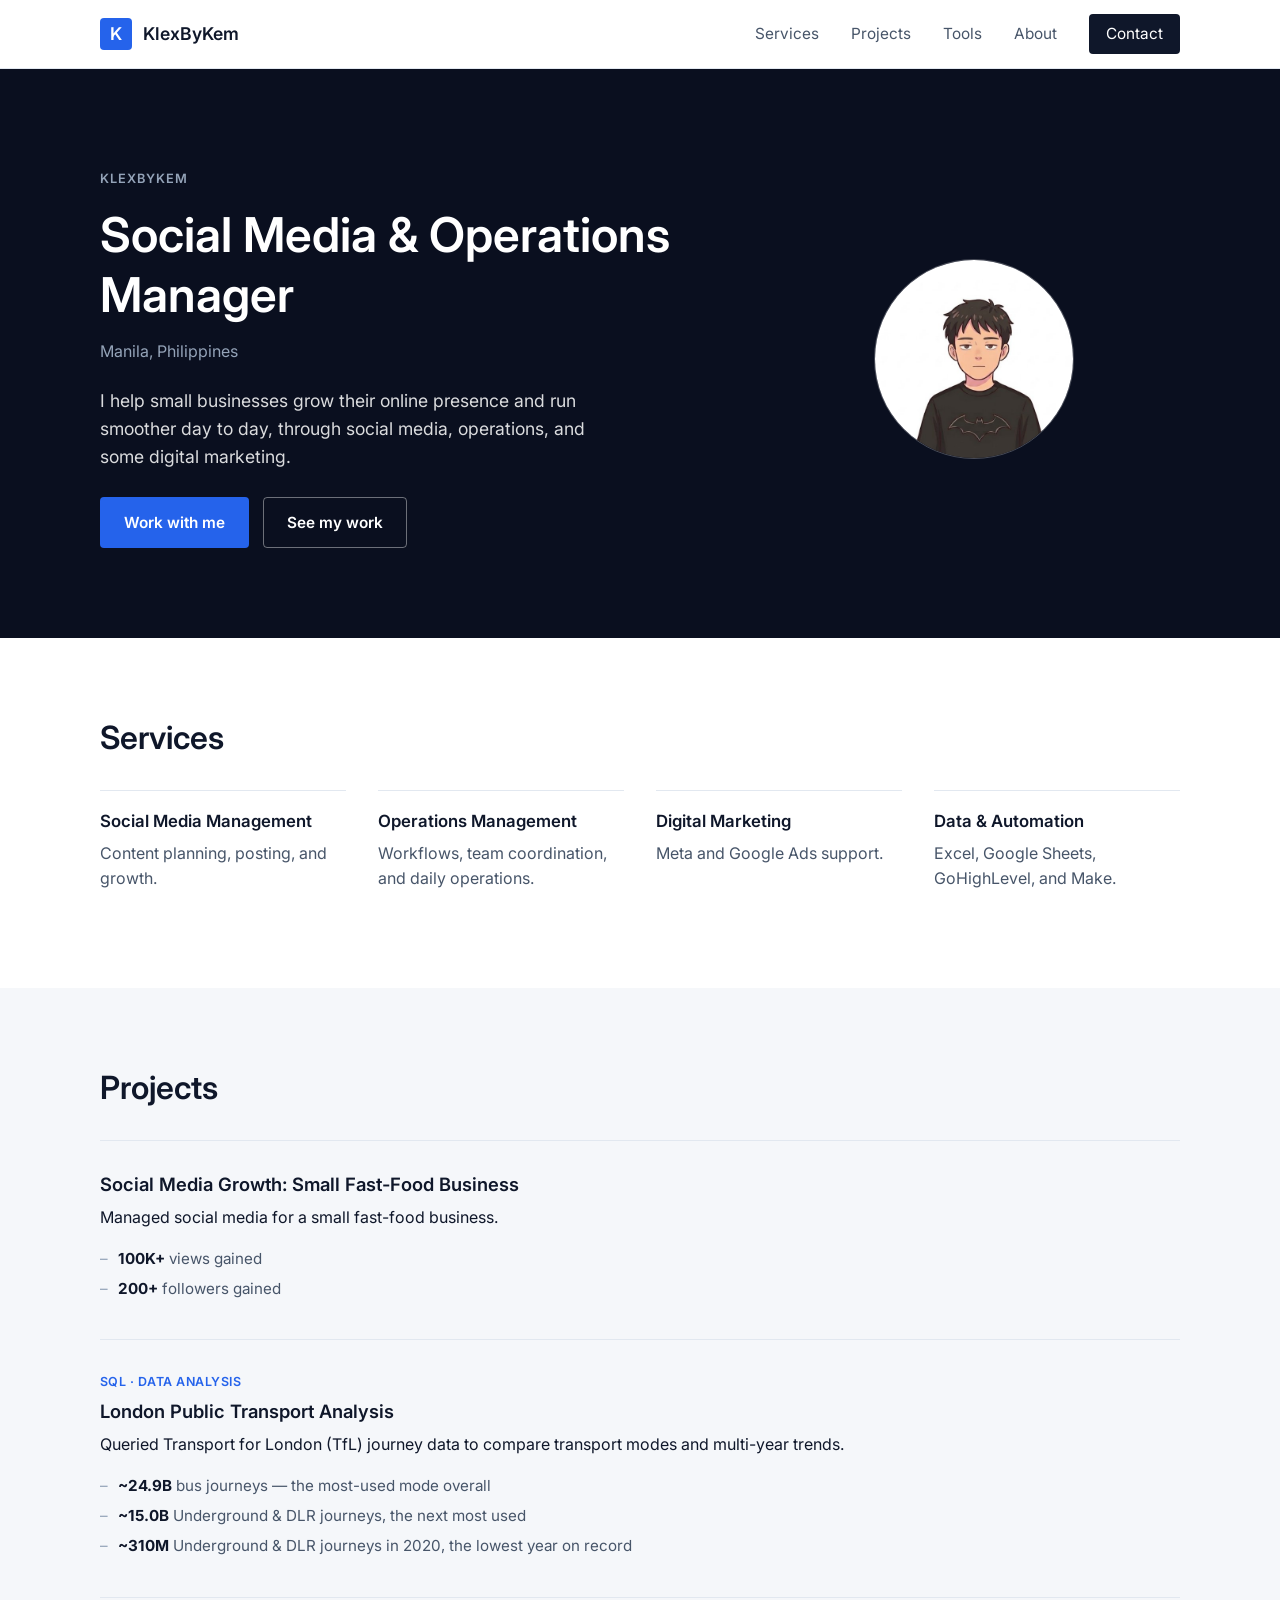
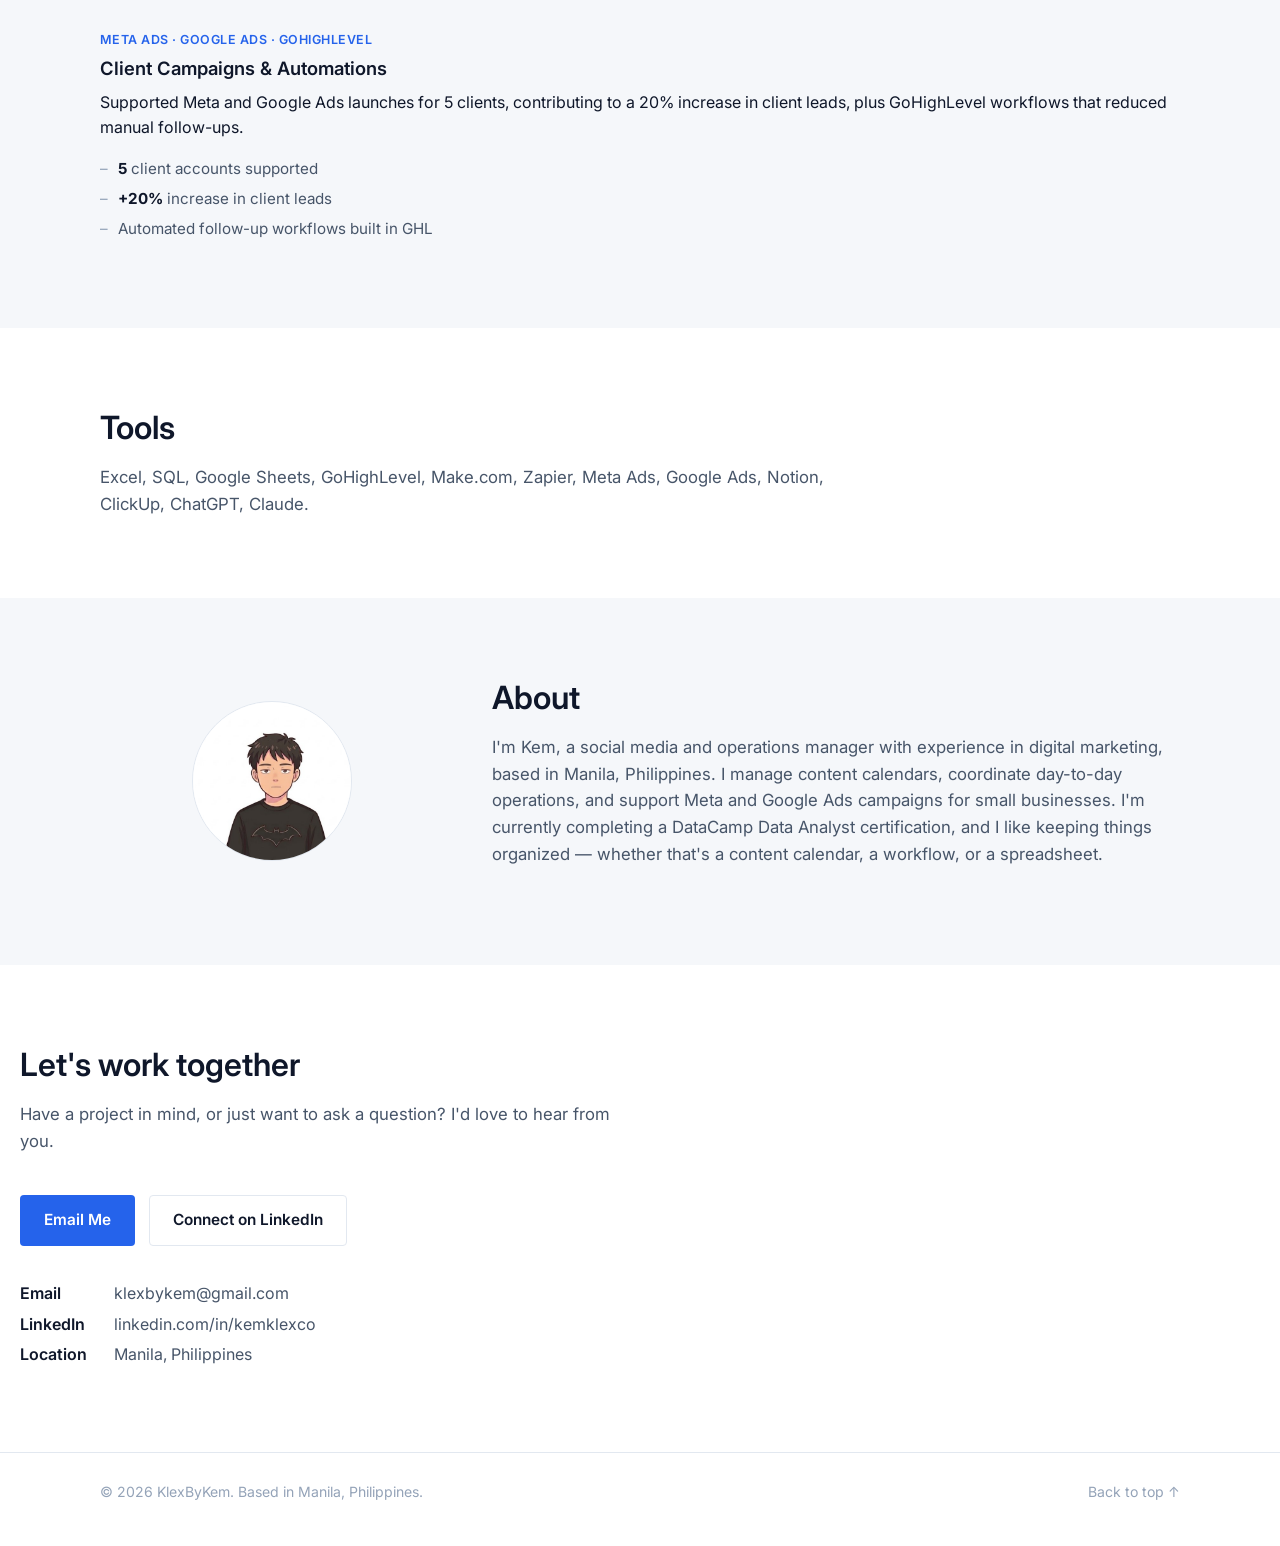
==== commit 1690fa47: "Rewrite copy and flatten the design Content: new headline (Social Media & Operations Manager), rewri" ====
--- a/index.html
+++ b/index.html
@@ -3,9 +3,9 @@
 <head>
 <meta charset="UTF-8">
 <meta name="viewport" content="width=device-width, initial-scale=1.0">
-<title>KlexByKem — Freelance Digital Marketer &amp; Automation Specialist | Manila, PH</title>
-<meta name="description" content="KlexByKem helps small businesses get more leads and save time with marketing, data analysis, and automation — Meta &amp; Google Ads, SQL/Excel/Sheets, and GoHighLevel/Make/Zapier workflows. Based in Manila, Philippines.">
-<meta name="keywords" content="freelance digital marketer, automation specialist, virtual assistant, Meta Ads, Google Ads, data analysis, GoHighLevel, Make.com, Zapier, Manila Philippines freelancer">
+<title>KlexByKem — Social Media & Operations Manager | Manila, PH</title>
+<meta name="description" content="KlexByKem helps small businesses grow their online presence and run smoother day to day — social media management, operations, digital marketing, and data & automation. Based in Manila, Philippines.">
+<meta name="keywords" content="social media manager, operations manager, digital marketing, Meta Ads, Google Ads, GoHighLevel, Make.com, Manila Philippines freelancer">
 <meta name="author" content="KlexByKem">
 <meta name="robots" content="index, follow">
 <link rel="canonical" href="https://klexbykem.vercel.app/">
@@ -13,8 +13,8 @@
 <!-- Open Graph -->
 <meta property="og:type" content="website">
 <meta property="og:site_name" content="KlexByKem">
-<meta property="og:title" content="KlexByKem — Freelance Digital Marketer & Automation Specialist">
-<meta property="og:description" content="Helping small businesses get more leads and save time with marketing, data, and automation.">
+<meta property="og:title" content="KlexByKem — Social Media & Operations Manager">
+<meta property="og:description" content="Helping small businesses grow their online presence and run smoother day to day.">
 <meta property="og:url" content="https://klexbykem.vercel.app/">
 <meta property="og:image" content="https://klexbykem.vercel.app/assets/og-image.jpg">
 <meta property="og:image:width" content="1200">
@@ -23,8 +23,8 @@
 
 <!-- Twitter -->
 <meta name="twitter:card" content="summary_large_image">
-<meta name="twitter:title" content="KlexByKem — Freelance Digital Marketer & Automation Specialist">
-<meta name="twitter:description" content="Helping small businesses get more leads and save time with marketing, data, and automation.">
+<meta name="twitter:title" content="KlexByKem — Social Media & Operations Manager">
+<meta name="twitter:description" content="Helping small businesses grow their online presence and run smoother day to day.">
 <meta name="twitter:image" content="https://klexbykem.vercel.app/assets/og-image.jpg">
 
 <meta name="theme-color" content="#0a0f1f">
@@ -37,7 +37,7 @@
 <!-- Fonts -->
 <link rel="preconnect" href="https://fonts.googleapis.com">
 <link rel="preconnect" href="https://fonts.gstatic.com" crossorigin>
-<link href="https://fonts.googleapis.com/css2?family=Sora:wght@500;600;700;800&family=Inter:wght@400;500;600;700&display=swap" rel="stylesheet">
+<link href="https://fonts.googleapis.com/css2?family=Inter:wght@400;600&display=swap" rel="stylesheet">
 
 <link rel="stylesheet" href="styles.css">
 </head>
@@ -71,17 +71,18 @@
   <!-- HERO -->
   <section class="hero">
     <div class="wrap hero-inner">
-      <div class="hero-copy reveal">
-        <p class="eyebrow">Freelance Digital Marketer &amp; Automation Specialist · Manila, Philippines</p>
-        <h1>KlexByKem</h1>
-        <p class="hero-lede">I help small businesses get more leads and save hours every week — through smart marketing, clear data, and automation that just works.</p>
+      <div class="hero-copy">
+        <p class="kicker">KlexByKem</p>
+        <h1>Social Media &amp; Operations Manager</h1>
+        <p class="hero-location">Manila, Philippines</p>
+        <p class="hero-lede">I help small businesses grow their online presence and run smoother day to day, through social media, operations, and some digital marketing.</p>
         <div class="hero-actions">
           <a href="#contact" class="btn btn-primary">Work with me</a>
           <a href="#projects" class="btn btn-ghost">See my work</a>
         </div>
       </div>
 
-      <div class="hero-media reveal" style="--delay:120ms">
+      <div class="hero-media">
         <img class="avatar-photo" src="assets/profile.jpg" alt="Kem, founder of KlexByKem" width="200" height="200">
       </div>
     </div>
@@ -90,44 +91,28 @@
   <!-- SERVICES -->
   <section class="section" id="services">
     <div class="wrap">
-      <h2 class="section-title reveal">Services</h2>
-      <p class="section-sub reveal">Practical help across the four things small businesses need most.</p>
+      <h2 class="section-title">Services</h2>
 
       <div class="grid grid-4">
 
-        <article class="card reveal">
-          <div class="card-icon" aria-hidden="true">
-            <svg viewBox="0 0 24 24" fill="none"><path d="M4 13a8 8 0 0 1 16 0v4a2 2 0 0 1-2 2h-1v-6h3M4 17v-4h3v6H6a2 2 0 0 1-2-2Z" stroke="currentColor" stroke-width="1.6" stroke-linecap="round" stroke-linejoin="round"/></svg>
-          </div>
-          <h3>Customer Support / Virtual Assistant</h3>
-          <p>Reliable, friendly support so you never miss a customer message. Inbox management, chat support, scheduling, and day-to-day admin — handled with care.</p>
-        </article>
-
-        <article class="card reveal" style="--delay:80ms">
-          <div class="card-icon" aria-hidden="true">
-            <svg viewBox="0 0 24 24" fill="none"><path d="M4 20V10M12 20V4M20 20v-7" stroke="currentColor" stroke-width="1.6" stroke-linecap="round" stroke-linejoin="round"/></svg>
-          </div>
-          <h3>Data Analysis</h3>
-          <p class="card-tag">SQL · Excel · Google Sheets</p>
-          <p>I turn raw data into clear answers — cleaning, querying, and visualizing your numbers so you can make faster, better decisions.</p>
-        </article>
-
-        <article class="card reveal" style="--delay:160ms">
-          <div class="card-icon" aria-hidden="true">
-            <svg viewBox="0 0 24 24" fill="none"><path d="M3 11l14-7-4 18-4-8-6-3Z" stroke="currentColor" stroke-width="1.6" stroke-linejoin="round"/></svg>
-          </div>
-          <h3>Social Media &amp; Ads</h3>
-          <p class="card-tag">Meta Ads · Google Ads</p>
-          <p>Content planning plus paid campaigns built to bring in leads — not just likes. Set up, optimized, and reported clearly.</p>
-        </article>
-
-        <article class="card reveal" style="--delay:240ms">
-          <div class="card-icon" aria-hidden="true">
-            <svg viewBox="0 0 24 24" fill="none"><path d="M13 2 4 14h6l-1 8 9-12h-6l1-8Z" stroke="currentColor" stroke-width="1.6" stroke-linejoin="round"/></svg>
-          </div>
-          <h3>Automation &amp; AI</h3>
-          <p class="card-tag">GoHighLevel · Make.com · Zapier · Apps Script</p>
-          <p>I connect your tools and automate the repetitive stuff — follow-ups, reports, and lead routing — so nothing falls through the cracks.</p>
+        <article class="card">
+          <h3>Social Media Management</h3>
+          <p>Content planning, posting, and growth.</p>
+        </article>
+
+        <article class="card">
+          <h3>Operations Management</h3>
+          <p>Workflows, team coordination, and daily operations.</p>
+        </article>
+
+        <article class="card">
+          <h3>Digital Marketing</h3>
+          <p>Meta and Google Ads support.</p>
+        </article>
+
+        <article class="card">
+          <h3>Data &amp; Automation</h3>
+          <p>Excel, Google Sheets, GoHighLevel, and Make.</p>
         </article>
 
       </div>
@@ -137,12 +122,20 @@
   <!-- PROJECTS -->
   <section class="section section-alt" id="projects">
     <div class="wrap">
-      <h2 class="section-title reveal">Projects</h2>
-      <p class="section-sub reveal">A few examples of the work behind the services above.</p>
-
-      <div class="grid grid-3">
-
-        <article class="card project-card reveal">
+      <h2 class="section-title">Projects</h2>
+
+      <div class="stack">
+
+        <article class="project-item">
+          <h3>Social Media Growth: Small Fast-Food Business</h3>
+          <p>Managed social media for a small fast-food business.</p>
+          <ul class="stat-list">
+            <li><strong>100K+</strong> views gained</li>
+            <li><strong>200+</strong> followers gained</li>
+          </ul>
+        </article>
+
+        <article class="project-item">
           <p class="card-tag">SQL · Data Analysis</p>
           <h3>London Public Transport Analysis</h3>
           <p>Queried Transport for London (TfL) journey data to compare transport modes and multi-year trends.</p>
@@ -153,7 +146,7 @@
           </ul>
         </article>
 
-        <article class="card project-card reveal" style="--delay:100ms">
+        <article class="project-item">
           <p class="card-tag">Meta Ads · Google Ads · GoHighLevel</p>
           <h3>Client Campaigns &amp; Automations</h3>
           <p>Supported Meta and Google Ads launches for 5 clients, contributing to a 20% increase in client leads, plus GoHighLevel workflows that reduced manual follow-ups.</p>
@@ -164,12 +157,6 @@
           </ul>
         </article>
 
-        <article class="card project-card project-placeholder reveal" style="--delay:200ms">
-          <p class="card-tag">Coming soon</p>
-          <h3>Future case study</h3>
-          <p>This spot is reserved for the next project write-up — a fresh client result, dashboard, or automation build.</p>
-        </article>
-
       </div>
     </div>
   </section>
@@ -177,44 +164,27 @@
   <!-- TOOLS -->
   <section class="section" id="tools">
     <div class="wrap">
-      <h2 class="section-title reveal">Tools</h2>
-      <p class="section-sub reveal">What I use to get results.</p>
-
-      <ul class="tool-list reveal">
-        <li>Excel</li>
-        <li>SQL</li>
-        <li>Google Sheets</li>
-        <li>GoHighLevel</li>
-        <li>Make.com</li>
-        <li>Zapier</li>
-        <li>Meta Ads</li>
-        <li>Google Ads</li>
-        <li>Notion</li>
-        <li>ClickUp</li>
-        <li>ChatGPT</li>
-        <li>Claude</li>
-      </ul>
+      <h2 class="section-title">Tools</h2>
+      <p class="tool-text">Excel, SQL, Google Sheets, GoHighLevel, Make.com, Zapier, Meta Ads, Google Ads, Notion, ClickUp, ChatGPT, Claude.</p>
     </div>
   </section>
 
   <!-- ABOUT -->
   <section class="section section-alt" id="about">
     <div class="wrap about-inner">
-      <div class="about-media reveal">
+      <div class="about-media">
         <img class="avatar-photo avatar-small" src="assets/profile.jpg" alt="Kem, founder of KlexByKem" width="160" height="160">
       </div>
-      <div class="about-copy reveal" style="--delay:100ms">
+      <div class="about-copy">
         <h2 class="section-title">About</h2>
-        <p>Hi, I'm Kem — the person behind KlexByKem. I'm a freelance digital marketer and automation specialist based in Manila, Philippines, helping small businesses grow without the overwhelm.</p>
-        <p>I spent three years in high-volume customer service and operations before moving into data and marketing — so I know what it's like to be buried in repetitive work. I'm completing a DataCamp Data Analyst certification track, and I love finding the one automation that saves a founder five hours a week.</p>
-        <p>When I'm not optimizing a client's ad account or building a Make.com scenario, I'm usually learning a new tool to add to the toolkit.</p>
+        <p>I'm Kem, a social media and operations manager with experience in digital marketing, based in Manila, Philippines. I manage content calendars, coordinate day-to-day operations, and support Meta and Google Ads campaigns for small businesses. I'm currently completing a DataCamp Data Analyst certification, and I like keeping things organized — whether that's a content calendar, a workflow, or a spreadsheet.</p>
       </div>
     </div>
   </section>
 
   <!-- CONTACT -->
   <section class="section contact-section" id="contact">
-    <div class="wrap contact-inner reveal">
+    <div class="wrap contact-inner">
       <h2 class="section-title">Let's work together</h2>
       <p class="section-sub">Have a project in mind, or just want to ask a question? I'd love to hear from you.</p>
 
--- a/styles.css
+++ b/styles.css
@@ -1,7 +1,6 @@
 /* ---------- Tokens ---------- */
 :root {
-  --font-head: 'Sora', system-ui, sans-serif;
-  --font-body: 'Inter', system-ui, sans-serif;
+  --font: 'Inter', system-ui, sans-serif;
 
   --color-bg: #ffffff;
   --color-bg-alt: #f5f7fa;
@@ -12,15 +11,8 @@
 
   --color-accent: #2563eb;
   --color-accent-dark: #1d4ed8;
-  --color-accent-light: #dbeafe;
 
   --color-dark: #0a0f1f;
-  --color-dark-2: #1e3a8a;
-
-  --radius: 14px;
-  --radius-sm: 8px;
-  --shadow: 0 10px 30px -12px rgba(15, 23, 42, 0.15);
-  --shadow-sm: 0 2px 10px -4px rgba(15, 23, 42, 0.12);
 
   --wrap: 1120px;
 }
@@ -30,7 +22,8 @@
 html { scroll-behavior: smooth; }
 body {
   margin: 0;
-  font-family: var(--font-body);
+  font-family: var(--font);
+  font-weight: 400;
   color: var(--color-ink);
   background: var(--color-bg);
   line-height: 1.6;
@@ -39,7 +32,7 @@
 img, svg { display: block; max-width: 100%; }
 a { color: inherit; text-decoration: none; }
 ul { list-style: none; margin: 0; padding: 0; }
-h1, h2, h3 { font-family: var(--font-head); line-height: 1.2; margin: 0 0 .5em; }
+h1, h2, h3 { font-family: var(--font); font-weight: 600; line-height: 1.25; margin: 0 0 .5em; }
 p { margin: 0 0 1em; }
 
 .wrap {
@@ -56,7 +49,6 @@
   background: var(--color-accent);
   color: #fff;
   padding: 10px 16px;
-  border-radius: 0 0 8px 0;
   z-index: 100;
 }
 .skip-link:focus { left: 0; }
@@ -67,20 +59,18 @@
   align-items: center;
   justify-content: center;
   gap: .5em;
-  padding: .85em 1.6em;
-  border-radius: 999px;
-  font-family: var(--font-body);
-  font-weight: 600;
-  font-size: .98rem;
+  padding: .8em 1.5em;
+  border-radius: 4px;
+  font-family: var(--font);
+  font-weight: 600;
+  font-size: .96rem;
   border: 1.5px solid transparent;
   cursor: pointer;
-  transition: transform .15s ease, box-shadow .15s ease, background-color .15s ease, color .15s ease;
-}
-.btn:hover { transform: translateY(-2px); }
+  transition: background-color .15s ease, border-color .15s ease, color .15s ease;
+}
 .btn-primary {
   background: var(--color-accent);
   color: #fff;
-  box-shadow: 0 8px 20px -6px rgba(37, 99, 235, .55);
 }
 .btn-primary:hover { background: var(--color-accent-dark); }
 .btn-ghost {
@@ -89,7 +79,7 @@
   color: inherit;
 }
 .hero .btn-ghost { border-color: rgba(255,255,255,.4); color: #fff; }
-.hero .btn-ghost:hover { background: rgba(255,255,255,.1); }
+.hero .btn-ghost:hover { background: rgba(255,255,255,.08); }
 .contact-section .btn-ghost { border-color: var(--color-border); color: var(--color-ink); }
 .contact-section .btn-ghost:hover { background: var(--color-bg-alt); }
 
@@ -98,8 +88,7 @@
   position: sticky;
   top: 0;
   z-index: 50;
-  background: rgba(255, 255, 255, .85);
-  backdrop-filter: saturate(180%) blur(10px);
+  background: #fff;
   border-bottom: 1px solid var(--color-border);
 }
 .header-inner {
@@ -112,27 +101,25 @@
   display: flex;
   align-items: center;
   gap: .6em;
-  font-family: var(--font-head);
-  font-weight: 700;
-  font-size: 1.15rem;
+  font-weight: 600;
+  font-size: 1.1rem;
 }
 .brand-mark {
   display: inline-flex;
   align-items: center;
   justify-content: center;
-  width: 34px;
-  height: 34px;
-  border-radius: 9px;
-  background: linear-gradient(135deg, var(--color-accent), var(--color-dark-2));
+  width: 32px;
+  height: 32px;
+  border-radius: 4px;
+  background: var(--color-accent);
   color: #fff;
-  font-weight: 800;
+  font-weight: 600;
 }
 
 .primary-nav {
   display: flex;
   align-items: center;
   gap: 2rem;
-  font-weight: 500;
   font-size: .96rem;
 }
 .primary-nav a { color: var(--color-ink-soft); transition: color .15s ease; }
@@ -140,8 +127,8 @@
 .nav-cta {
   background: var(--color-ink);
   color: #fff !important;
-  padding: .55em 1.2em;
-  border-radius: 999px;
+  padding: .5em 1.1em;
+  border-radius: 4px;
 }
 .nav-cta:hover { background: var(--color-accent-dark); }
 
@@ -167,9 +154,7 @@
 
 /* ---------- Hero ---------- */
 .hero {
-  background:
-    radial-gradient(circle at 15% 20%, rgba(37,99,235,.35), transparent 45%),
-    linear-gradient(160deg, var(--color-dark) 0%, var(--color-dark-2) 100%);
+  background: var(--color-dark);
   color: #fff;
   padding: 100px 0 90px;
 }
@@ -179,21 +164,26 @@
   gap: 48px;
   align-items: center;
 }
-.eyebrow {
+.kicker {
   text-transform: uppercase;
   letter-spacing: .08em;
   font-size: .8rem;
   font-weight: 600;
-  color: var(--color-accent-light);
-  margin-bottom: .8em;
+  color: var(--color-ink-faint);
+  margin-bottom: 1.2em;
 }
 .hero h1 {
-  font-size: clamp(2.4rem, 5vw, 3.6rem);
-  font-weight: 800;
+  font-size: clamp(2.1rem, 4.4vw, 3rem);
+  font-weight: 600;
   margin-bottom: .3em;
 }
+.hero-location {
+  font-size: 1rem;
+  color: var(--color-ink-faint);
+  margin-bottom: 1.4em;
+}
 .hero-lede {
-  font-size: 1.15rem;
+  font-size: 1.1rem;
   color: rgba(255,255,255,.85);
   max-width: 46ch;
 }
@@ -211,20 +201,18 @@
   margin: 0 auto;
   border-radius: 50%;
   object-fit: cover;
-  border: 3px solid rgba(255,255,255,.25);
-  box-shadow: 0 12px 32px -8px rgba(0,0,0,.5);
+  border: 1px solid rgba(255,255,255,.25);
 }
 .avatar-small {
   width: 160px;
   height: 160px;
   border-color: var(--color-border);
-  box-shadow: var(--shadow);
 }
 
 /* ---------- Sections ---------- */
-.section { padding: 88px 0; }
+.section { padding: 80px 0; }
 .section-alt { background: var(--color-bg-alt); }
-.section-title { font-size: clamp(1.7rem, 3vw, 2.2rem); }
+.section-title { font-size: clamp(1.6rem, 2.6vw, 2rem); }
 .section-sub {
   color: var(--color-ink-soft);
   font-size: 1.05rem;
@@ -232,98 +220,60 @@
   margin-bottom: 2.4em;
 }
 
-/* ---------- Grids / cards ---------- */
-.grid { display: grid; gap: 24px; }
-.grid-4 { grid-template-columns: repeat(4, 1fr); }
-.grid-3 { grid-template-columns: repeat(3, 1fr); }
+/* ---------- Grid ---------- */
+.grid { display: grid; gap: 32px; }
+.grid-4 { grid-template-columns: repeat(4, 1fr); margin-top: 2em; }
 
 .card {
-  background: var(--color-bg);
-  border: 1px solid var(--color-border);
-  border-radius: var(--radius);
-  padding: 28px 24px;
-  box-shadow: var(--shadow-sm);
-  transition: transform .2s ease, box-shadow .2s ease;
-}
-.section-alt .card { background: #fff; }
-.card:hover { transform: translateY(-4px); box-shadow: var(--shadow); }
-
-.card-icon {
-  width: 44px;
-  height: 44px;
-  border-radius: 10px;
-  background: var(--color-accent-light);
-  color: var(--color-accent-dark);
-  display: flex;
-  align-items: center;
-  justify-content: center;
-  margin-bottom: 16px;
-}
-.card-icon svg { width: 22px; height: 22px; }
-
-.card h3 { font-size: 1.1rem; }
+  border-top: 1px solid var(--color-border);
+  padding-top: 20px;
+}
+.card h3 { font-size: 1.05rem; }
+.card p { color: var(--color-ink-soft); }
+
+/* ---------- Stack (projects) ---------- */
+.stack {
+  display: flex;
+  flex-direction: column;
+  margin-top: 2em;
+}
+.project-item {
+  border-top: 1px solid var(--color-border);
+  padding: 32px 0;
+}
+.project-item:last-child { padding-bottom: 0; }
+.project-item h3 { font-size: 1.15rem; }
 .card-tag {
-  display: inline-block;
+  display: block;
   font-size: .78rem;
   font-weight: 600;
-  letter-spacing: .02em;
-  color: var(--color-accent-dark);
-  background: var(--color-accent-light);
-  padding: .25em .7em;
-  border-radius: 999px;
-  margin-bottom: .8em;
-}
-
-.project-card p:last-of-type { margin-bottom: 1em; }
+  letter-spacing: .04em;
+  text-transform: uppercase;
+  color: var(--color-accent);
+  margin-bottom: .6em;
+}
+
 .stat-list li {
   position: relative;
-  padding-left: 1.3em;
-  margin-bottom: .5em;
+  padding-left: 1.2em;
+  margin-bottom: .4em;
   color: var(--color-ink-soft);
   font-size: .95rem;
 }
 .stat-list li::before {
-  content: "";
+  content: "–";
   position: absolute;
   left: 0;
-  top: .55em;
-  width: 6px;
-  height: 6px;
-  border-radius: 50%;
-  background: var(--color-accent);
+  color: var(--color-ink-faint);
 }
 .stat-list strong { color: var(--color-ink); }
 
-.project-placeholder {
-  background: transparent;
-  border: 2px dashed var(--color-border);
-  box-shadow: none;
-  display: flex;
-  flex-direction: column;
-  justify-content: center;
-  text-align: center;
-}
-.project-placeholder .card-tag {
-  background: transparent;
-  border: 1px solid var(--color-accent);
-  align-self: center;
-}
-.project-placeholder:hover { transform: none; }
-
 /* ---------- Tools ---------- */
-.tool-list {
-  display: flex;
-  flex-wrap: wrap;
-  gap: 12px;
-}
-.tool-list li {
-  background: var(--color-bg-alt);
-  border: 1px solid var(--color-border);
-  color: var(--color-ink);
-  font-weight: 500;
-  font-size: .92rem;
-  padding: .6em 1.1em;
-  border-radius: 999px;
+.tool-text {
+  color: var(--color-ink-soft);
+  font-size: 1.05rem;
+  max-width: 70ch;
+  margin: 0;
 }
 
 /* ---------- About ---------- */
@@ -336,11 +286,9 @@
 .about-copy p { color: var(--color-ink-soft); font-size: 1.05rem; }
 
 /* ---------- Contact ---------- */
-.contact-section { text-align: center; }
-.contact-inner { max-width: 640px; }
+.contact-inner { max-width: 640px; margin: 0; }
 .contact-actions {
   display: flex;
-  justify-content: center;
   flex-wrap: wrap;
   gap: 14px;
   margin: 1.8em 0 2.2em;
@@ -372,25 +320,13 @@
 }
 .footer-inner a:hover { color: var(--color-ink); }
 
-/* ---------- Scroll reveal ---------- */
-.reveal {
-  opacity: 0;
-  transform: translateY(18px);
-  transition: opacity .6s ease, transform .6s ease;
-  transition-delay: var(--delay, 0ms);
-}
-.reveal.in-view { opacity: 1; transform: translateY(0); }
-
 @media (prefers-reduced-motion: reduce) {
   html { scroll-behavior: auto; }
-  .reveal { opacity: 1; transform: none; transition: none; }
-  .btn:hover { transform: none; }
 }
 
 /* ---------- Responsive ---------- */
 @media (max-width: 900px) {
   .grid-4 { grid-template-columns: repeat(2, 1fr); }
-  .grid-3 { grid-template-columns: 1fr; }
   .hero-inner { grid-template-columns: 1fr; text-align: center; }
   .hero-lede { margin-left: auto; margin-right: auto; }
   .hero-actions { justify-content: center; }
@@ -419,7 +355,7 @@
     transform: translateY(0);
     opacity: 1;
     pointer-events: auto;
-    box-shadow: var(--shadow);
+    border-bottom: 1px solid var(--color-border);
   }
   .primary-nav a { padding: 14px 0; border-bottom: 1px solid var(--color-border); }
   .nav-cta { margin-top: 10px; text-align: center; }
@@ -431,5 +367,5 @@
 @media (max-width: 520px) {
   .grid-4 { grid-template-columns: 1fr; }
   .hero { padding: 72px 0 60px; }
-  .section { padding: 64px 0; }
-}
+  .section { padding: 56px 0; }
+}
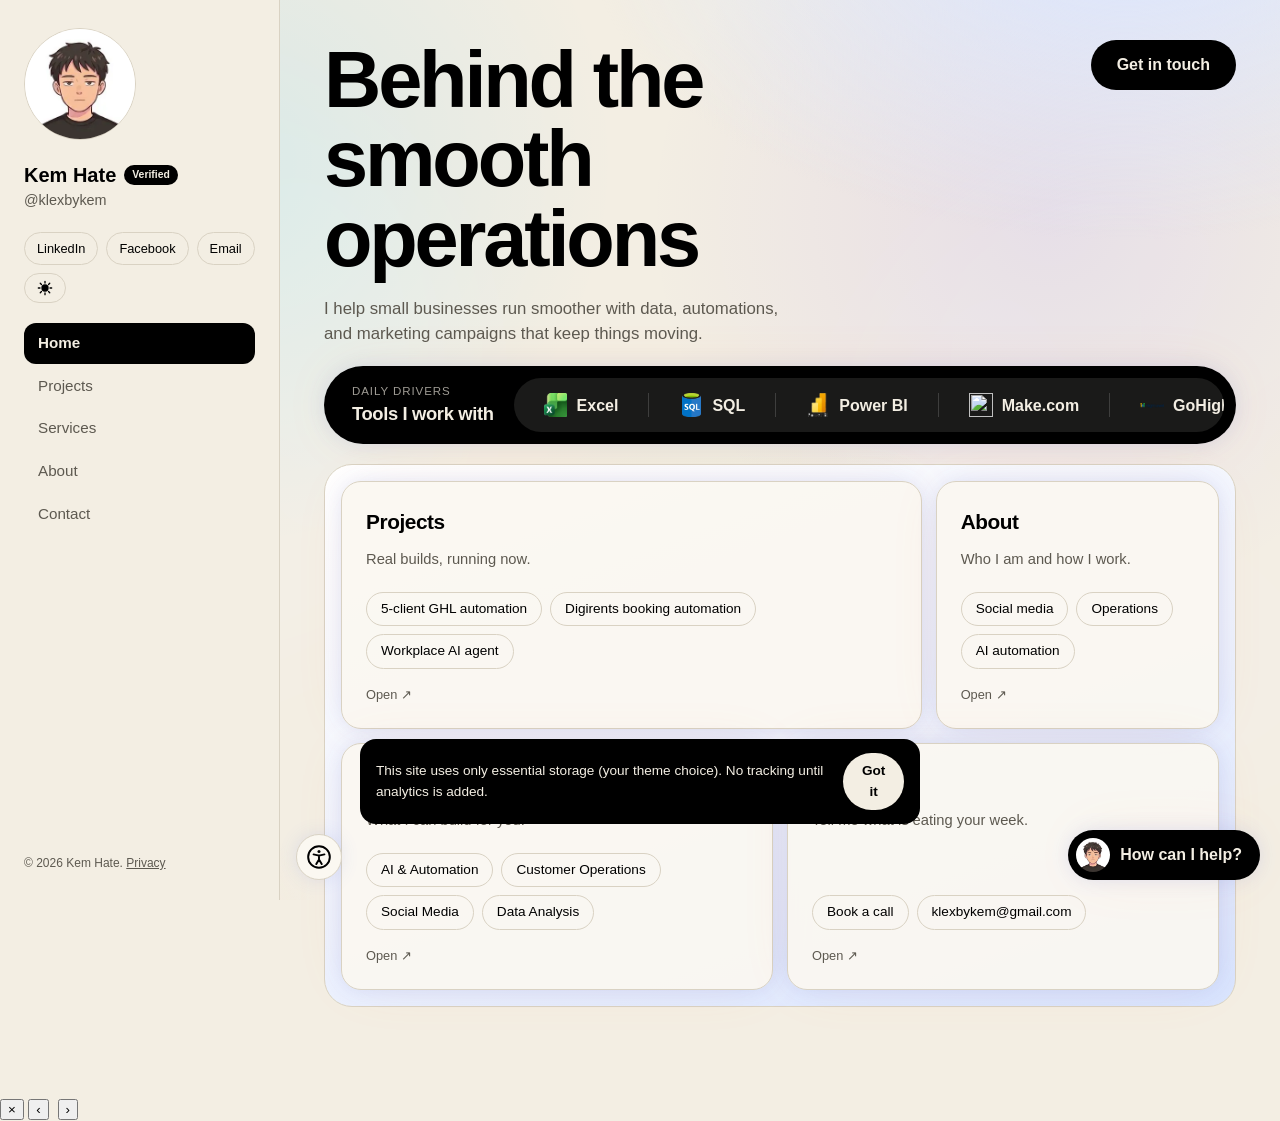
==== commit d6e5a0f9: "Add portfolio index.html with glow, accessibility icon and dead-space fixes Co-Authored-By: Claude O" ====
--- a/index.html
+++ b/index.html
@@ -1,215 +1,860 @@
 <!DOCTYPE html>
-<html lang="en">
+
+<html data-theme="light" lang="en">
 <head>
-<meta charset="UTF-8">
-<meta name="viewport" content="width=device-width, initial-scale=1.0">
-<title>KlexByKem — Social Media & Operations Manager | Manila, PH</title>
-<meta name="description" content="KlexByKem helps small businesses grow their online presence and run smoother day to day — social media management, operations, digital marketing, and data & automation. Based in Manila, Philippines.">
-<meta name="keywords" content="social media manager, operations manager, digital marketing, Meta Ads, Google Ads, GoHighLevel, Make.com, Manila Philippines freelancer">
-<meta name="author" content="KlexByKem">
-<meta name="robots" content="index, follow">
-<link rel="canonical" href="https://klexbykem.vercel.app/">
-
-<!-- Open Graph -->
-<meta property="og:type" content="website">
-<meta property="og:site_name" content="KlexByKem">
-<meta property="og:title" content="KlexByKem — Social Media & Operations Manager">
-<meta property="og:description" content="Helping small businesses grow their online presence and run smoother day to day.">
-<meta property="og:url" content="https://klexbykem.vercel.app/">
-<meta property="og:image" content="https://klexbykem.vercel.app/assets/og-image.jpg">
-<meta property="og:image:width" content="1200">
-<meta property="og:image:height" content="630">
-<meta property="og:locale" content="en_US">
-
-<!-- Twitter -->
-<meta name="twitter:card" content="summary_large_image">
-<meta name="twitter:title" content="KlexByKem — Social Media & Operations Manager">
-<meta name="twitter:description" content="Helping small businesses grow their online presence and run smoother day to day.">
-<meta name="twitter:image" content="https://klexbykem.vercel.app/assets/og-image.jpg">
-
-<meta name="theme-color" content="#0a0f1f">
-
-<!-- Favicon -->
-<link rel="icon" href="/favicon.svg" type="image/svg+xml">
-<link rel="alternate icon" href="/assets/favicon-180.png">
-<link rel="apple-touch-icon" href="/assets/favicon-180.png">
-
-<!-- Fonts -->
-<link rel="preconnect" href="https://fonts.googleapis.com">
-<link rel="preconnect" href="https://fonts.gstatic.com" crossorigin>
-<link href="https://fonts.googleapis.com/css2?family=Inter:wght@400;600&display=swap" rel="stylesheet">
-
-<link rel="stylesheet" href="styles.css">
+<meta charset="utf-8"/>
+<meta content="width=device-width, initial-scale=1, viewport-fit=cover" name="viewport"/>
+<meta content="default-src 'self'; script-src 'self' 'unsafe-inline' https://assets.calendly.com; style-src 'self' 'unsafe-inline' https://assets.calendly.com; img-src 'self' data: https://*.calendly.com https://cdn.simpleicons.org; frame-src https://calendly.com; connect-src 'self' https://calendly.com; form-action 'self' mailto:; base-uri 'self'; object-src 'none'" http-equiv="Content-Security-Policy"/>
+<meta content="strict-origin-when-cross-origin" name="referrer"/>
+<title>Kem Hate (Klex) | Websites, Automations &amp; API Integrations</title>
+<meta content="Kem Hate (Klex) builds websites, automation workflows, API integrations, data systems, and marketing operations for small businesses." name="description"/>
+<link href="https://klexbykem.vercel.app/" rel="canonical"/>
+<meta content="website" property="og:type"/>
+<meta content="Kem Hate (Klex) | Websites, Automations &amp; API Integrations" property="og:title"/>
+<meta content="Websites, automation workflows, API integrations, data, and operations systems for small businesses." property="og:description"/>
+<meta content="https://klexbykem.vercel.app/" property="og:url"/>
+<meta content="summary" name="twitter:card"/>
+<meta content="#000000" name="theme-color"/>
+<script type="application/ld+json">{"@context":"https://schema.org","@type":"Person","name":"Kem Hate","alternateName":"Klex","url":"https://klexbykem.vercel.app/","jobTitle":"Social Media and Operations Manager","address":{"@type":"PostalAddress","addressLocality":"Manila","addressCountry":"PH"},"sameAs":["https://linkedin.com/in/kemklexco","https://www.facebook.com/KemKlex.Co"]}</script>
+<style>
+:root{--bg:#000;--card:#0e0e0d;--line:#2a2927;--ink:#f3eee3;--mute:#9a958a;--cream:#f3eee3;--onc:#000;--pill:#fbf8f1;--pt:#000;--r:20px;--fs:1}
+:root[data-theme=light]{--bg:#f3eee3;--card:#fbf8f1;--line:#d9d2c3;--ink:#000;--mute:#5d5950;--cream:#000;--onc:#f3eee3;--pill:#1a1a19;--pt:#f3eee3}
+*{box-sizing:border-box;margin:0}
+html{scroll-behavior:smooth;font-size:calc(16px*var(--fs));-webkit-text-size-adjust:100%}
+body{background:var(--bg);color:var(--ink);font-family:"Helvetica Neue",Helvetica,Arial,sans-serif;line-height:1.5;-webkit-font-smoothing:antialiased;text-rendering:optimizeLegibility}
+a{color:inherit}
+:focus-visible{outline:2px solid var(--cream);outline-offset:3px}
+.side{position:fixed;inset:0 auto 0 0;width:280px;padding:28px 24px;border-right:1px solid var(--line);display:flex;flex-direction:column;gap:20px;background:var(--bg);z-index:20}
+.ph{width:112px;height:112px;border-radius:50%;object-fit:cover;object-position:50% 50%;background:#fff;border:1px solid var(--line)}
+.name{font-size:1.25rem;font-weight:700;display:flex;align-items:center;gap:8px}
+.vb{font-size:.65rem;font-weight:700;background:var(--cream);color:var(--onc);border-radius:99px;padding:2px 8px}
+.handle{color:var(--mute);font-size:.9rem}
+.soc{display:flex;flex-wrap:wrap;gap:8px}
+.soc a,.soc button{font:inherit;font-size:.8rem;border:1px solid var(--line);background:none;color:var(--ink);border-radius:99px;padding:6px 12px;text-decoration:none;cursor:pointer;transition:background .2s,color .2s}
+.soc button{display:inline-flex;align-items:center}
+.soc a:hover,.soc button:hover{background:var(--cream);color:var(--onc)}
+nav{display:flex;flex-direction:column;gap:2px}
+nav a{text-decoration:none;color:var(--mute);padding:9px 14px;border-radius:12px;font-size:.95rem;transition:all .2s}
+nav a:hover{color:var(--ink)}
+nav a.on{background:var(--cream);color:var(--onc);font-weight:700}
+.foot{margin-top:auto;color:var(--mute);font-size:.75rem}
+.foot button{font:inherit;background:none;border:0;color:var(--mute);text-decoration:underline;cursor:pointer;padding:0}
+main{margin-left:280px;padding:40px 44px 120px;max-width:1280px}
+.top{display:flex;justify-content:space-between;align-items:flex-start;gap:24px;flex-wrap:wrap}
+h1{font-size:clamp(2.4rem,6.2vw,5rem);line-height:1;font-weight:800;letter-spacing:-.04em;max-width:11ch}
+.sub{color:var(--mute);margin-top:18px;max-width:52ch;font-size:1.05rem}
+.pill{display:inline-block;background:var(--cream);color:var(--onc);text-decoration:none;font-weight:700;border-radius:99px;padding:13px 26px;transition:transform .25s}
+.pill:hover{transform:scale(1.05)}
+.tools{display:flex;align-items:center;gap:20px;margin:36px 0;background:var(--cream);color:var(--onc);border-radius:99px;padding:12px 12px 12px 28px}
+.tl{display:flex;flex-direction:column;flex:none}
+.tl small{font-size:.72rem;letter-spacing:.08em;text-transform:uppercase;opacity:.65}
+.tl strong{font-size:1.15rem;letter-spacing:-.02em}
+.tp{flex:1;min-width:0;overflow:hidden;background:var(--pill);color:var(--pt);border-radius:99px;padding:15px 0}
+.mq{display:flex;width:max-content;animation:mq 32s linear infinite}
+.tools:hover .mq{animation-play-state:paused}
+.mq .tool-item{display:inline-flex;align-items:center;gap:9px;font-size:1rem;font-weight:600;padding:0 30px;white-space:nowrap;line-height:1.2;border-right:1px solid rgba(128,128,128,.35)}
+.tool-logo{width:24px;height:24px;object-fit:contain;display:block;flex:0 0 24px}
+@keyframes mq{to{transform:translateX(-50%)}}
+.wrap{border:1px solid var(--line);border-radius:28px;padding:16px;background:linear-gradient(160deg,#171715,#050505)}
+:root[data-theme=light] .wrap{background:linear-gradient(160deg,#fff,#e9e2d2)}
+.grid{display:grid;grid-template-columns:repeat(6,1fr);gap:14px}
+.card{background:color-mix(in srgb,var(--card) 92%,transparent);border:1px solid var(--line);border-radius:var(--r);padding:24px;transition:transform .3s,border-color .3s;opacity:0;transform:translateY(14px)}
+.card.in{opacity:1;transform:none;transition:opacity .7s,transform .7s,border-color .3s}
+.card:hover{transform:translateY(-4px);border-color:var(--mute)}
+.c3{grid-column:span 3}.c2{grid-column:span 2}.c4{grid-column:span 4}.c6{grid-column:span 6}
+.tag{display:inline-block;width:34px;height:34px;line-height:34px;text-align:center;border-radius:10px;background:var(--cream);color:var(--onc);font-weight:800;font-size:.85rem;margin-bottom:14px}
+h2{font-size:1.3rem;letter-spacing:-.02em}
+.d{color:var(--mute);font-size:.92rem;margin:4px 0 16px}
+.scroll{height:210px;overflow:hidden;border-radius:14px;-webkit-mask-image:linear-gradient(transparent,#000 12%,#000 88%,transparent);mask-image:linear-gradient(transparent,#000 12%,#000 88%,transparent)}
+.stack{animation:up 16s linear infinite}
+.scroll:hover .stack{animation-play-state:paused}
+@keyframes up{to{transform:translateY(-50%)}}
+.pj{border:1px solid var(--line);border-radius:14px;padding:16px;margin-bottom:10px;background:var(--bg)}
+.pj b{display:block}.pj small{color:var(--mute)}
+.chips{display:flex;flex-wrap:wrap;gap:8px}
+.chip{border:1px solid var(--line);border-radius:99px;padding:6px 14px;font-size:.85rem;display:flex;align-items:center;gap:8px}
+.dot{width:8px;height:8px;border-radius:50%;background:#3ddc84}.dot.g{background:#777}
+.ol{list-style:none;padding:0}
+.ol li{display:flex;gap:14px;padding:12px 0;border-top:1px solid var(--line)}
+.ol li:first-child{border-top:0}
+.ol b{color:var(--mute);font-weight:700;min-width:26px}
+.cred{border:1px dashed var(--line);border-radius:14px;padding:16px;color:var(--mute);font-size:.9rem}
+.cl{max-height:290px;overflow:auto;padding-right:4px}
+.cal{margin-top:8px;border-radius:14px;overflow:hidden}
+form{display:grid;gap:10px;margin-top:8px}
+input,textarea{font:inherit;background:var(--bg);color:var(--ink);border:1px solid var(--line);border-radius:12px;padding:12px;width:100%}
+textarea{min-height:110px;resize:vertical}
+.hp{position:absolute;left:-9999px;height:0;overflow:hidden}
+button.pill{border:0;font:inherit;font-weight:700;cursor:pointer;justify-self:start}
+#fm{font-size:.85rem;color:var(--mute)}
+details{border-top:1px solid var(--line);padding:12px 0}
+summary{cursor:pointer;font-weight:700}
+details p{color:var(--mute);margin-top:6px;font-size:.92rem}
+.bot{position:fixed;right:20px;bottom:20px;z-index:30}
+.bb{transition:transform .25s;background:var(--cream);color:var(--onc);border:0;border-radius:99px;padding:8px 18px 8px 8px;font:inherit;font-weight:700;display:flex;align-items:center;gap:10px;cursor:pointer;box-shadow:0 8px 30px rgba(0,0,0,.4)}
+.bb img{width:34px;height:34px;border-radius:50%;object-fit:cover;object-position:50% 50%;background:#fff}
+.panel{position:absolute;right:0;bottom:60px;width:min(340px,calc(100vw - 40px));background:var(--card);border:1px solid var(--line);border-radius:var(--r);padding:16px;opacity:0;visibility:hidden;transform:translateY(12px) scale(.96);transform-origin:bottom right;transition:opacity .35s ease,transform .35s cubic-bezier(.2,.8,.2,1),visibility .35s}
+.panel.open{opacity:1;visibility:visible;transform:none}
+.panel .msg{background:var(--bg);border:1px solid var(--line);border-radius:12px;padding:10px 12px;font-size:.9rem;margin-bottom:10px;min-height:60px}
+.panel .q{display:flex;flex-direction:column;gap:6px}
+.panel .q button{font:inherit;font-size:.85rem;text-align:left;background:none;color:var(--ink);border:1px solid var(--line);border-radius:10px;padding:8px 10px;cursor:pointer}
+.panel .q button:hover{background:var(--cream);color:var(--onc)}
+.acc{position:fixed;left:296px;bottom:20px;z-index:30}
+.acc button{font:inherit;font-size:.8rem;font-weight:700;background:var(--card);color:var(--ink);border:1px solid var(--line);border-radius:99px;padding:9px 16px;cursor:pointer}
+.acc div{display:flex;flex-direction:column;gap:6px;opacity:0;visibility:hidden;transform:translateY(10px) scale(.96);transform-origin:bottom left;transition:opacity .3s ease,transform .3s cubic-bezier(.2,.8,.2,1),visibility .3s;position:absolute;bottom:46px;left:0;background:var(--card);border:1px solid var(--line);border-radius:14px;padding:10px;width:190px}
+.acc div.open{opacity:1;visibility:visible;transform:none}
+.acc div button{text-align:left}
+.ck{position:fixed;left:50%;transform:translateX(-50%);bottom:76px;width:min(560px,calc(100vw - 32px));background:var(--cream);color:var(--onc);border-radius:16px;padding:14px 16px;font-size:.85rem;z-index:40;display:flex;gap:12px;align-items:center;justify-content:space-between}
+.ck button{font:inherit;font-weight:700;background:var(--onc);color:var(--cream);border:0;border-radius:99px;padding:8px 16px;cursor:pointer}
+dialog{background:var(--card);color:var(--ink);border:1px solid var(--line);border-radius:var(--r);padding:28px;max-width:560px;width:calc(100vw - 32px)}
+dialog::backdrop{background:rgba(0,0,0,.7)}
+dialog p{color:var(--mute);margin:10px 0;font-size:.92rem}
+::view-transition-old(root),::view-transition-new(root){animation:none;mix-blend-mode:normal}
+::view-transition-new(root){animation:wipe .8s cubic-bezier(.65,0,.35,1)}
+::view-transition-old(root){z-index:1}::view-transition-new(root){z-index:2}
+@keyframes wipe{from{clip-path:inset(0 100% 0 0)}to{clip-path:inset(0 0 0 0)}}
+.bb:hover{transform:translateY(-2px)}.bb:active{transform:scale(.97)}
+.log{max-height:240px;overflow:auto;display:flex;flex-direction:column;gap:8px;margin-bottom:10px}.b{border-radius:12px;padding:10px 12px;font-size:.9rem;max-width:90%;border:1px solid var(--line);animation:fi .3s}.b.a{background:var(--bg)}.b.u{align-self:flex-end;background:var(--cream);color:var(--onc)}
+@keyframes fi{from{opacity:0;transform:translateY(6px)}}
+#cb{display:flex;gap:6px;margin-top:8px}#cb input{flex:1;padding:10px}#cb .pill{padding:10px 16px}
+body.rm *{animation:none!important;transition:none!important}
+body.rm .card{opacity:1;transform:none}
+@media(prefers-reduced-motion:reduce){*{animation:none!important;transition:none!important}.card{opacity:1;transform:none}}
+@media(max-width:900px){
+.side{inset:0 0 auto 0;width:100%;height:auto;flex-direction:row;align-items:center;flex-wrap:wrap;gap:10px;padding:10px 16px;padding-top:calc(10px + env(safe-area-inset-top));border-right:0;border-bottom:1px solid var(--line)}
+.ph{width:40px;height:40px}.handle,.foot,.soc a:nth-child(n+2){display:none}
+.name{font-size:1rem}.soc{margin-left:auto}
+nav{flex-direction:row;overflow-x:auto;width:100%;gap:4px;scrollbar-width:none}nav a{white-space:nowrap;padding:7px 12px;font-size:.85rem}
+main{margin:0;padding:150px 16px 120px}
+.c3,.c2,.c4{grid-column:span 6}.wrap{padding:10px}
+.tools{flex-direction:column;align-items:stretch;border-radius:28px;padding:18px 12px 12px;gap:12px}.tl{padding:0 8px}.acc{left:16px}.top .pill{width:100%;text-align:center}
+.ck{bottom:76px}}
+
+/* Glass magnifier cursor */
+#lens{
+  position:fixed;
+  left:0;
+  top:0;
+  width:72px;
+  height:72px;
+  border:1px solid rgba(255,255,255,.42);
+  border-radius:50%;
+  pointer-events:none;
+  z-index:9999;
+  opacity:0;
+  transform:translate(-50%,-50%) scale(.72);
+  transition:
+    opacity .18s ease,
+    transform .22s cubic-bezier(.2,.8,.2,1),
+    width .22s ease,
+    height .22s ease;
+  background:
+    radial-gradient(circle at 32% 28%,rgba(255,255,255,.28),rgba(255,255,255,.08) 35%,rgba(255,255,255,.02) 70%),
+    rgba(255,255,255,.045);
+  box-shadow:
+    0 8px 30px rgba(0,0,0,.18),
+    inset 0 1px 1px rgba(255,255,255,.35),
+    inset 0 -1px 2px rgba(0,0,0,.18);
+  backdrop-filter:blur(2px) saturate(1.25);
+  -webkit-backdrop-filter:blur(2px) saturate(1.25);
+}
+#lens::before{
+  content:"";
+  position:absolute;
+  width:18px;
+  height:8px;
+  border-radius:50%;
+  left:15px;
+  top:11px;
+  background:rgba(255,255,255,.28);
+  transform:rotate(-25deg);
+  filter:blur(1px);
+}
+#lens::after{
+  content:"";
+  position:absolute;
+  inset:6px;
+  border-radius:50%;
+  border:1px solid rgba(255,255,255,.12);
+}
+#lens.visible{opacity:1}
+#lens.hovering{
+  width:92px;
+  height:92px;
+  transform:translate(-50%,-50%) scale(1);
+  background:
+    radial-gradient(circle at 32% 28%,rgba(255,255,255,.34),rgba(255,255,255,.10) 36%,rgba(255,255,255,.035) 72%),
+    rgba(255,255,255,.06);
+  backdrop-filter:blur(1px) saturate(1.35);
+  -webkit-backdrop-filter:blur(1px) saturate(1.35);
+}
+@media (pointer:coarse){
+  #lens{display:none}
+}
+@media (prefers-reduced-motion:reduce){
+  #lens{transition:none}
+}
+
+
+/* DyeWhorl background layer — decorative, behind all portfolio content */
+#dye-bg{
+  position:fixed;
+  inset:0;
+  z-index:-2;
+  overflow:hidden;
+  pointer-events:none;
+  background:
+    radial-gradient(circle at 18% 18%, rgba(0,180,255,.10), transparent 30%),
+    radial-gradient(circle at 82% 24%, rgba(122,70,255,.10), transparent 32%),
+    radial-gradient(circle at 58% 82%, rgba(0,220,170,.07), transparent 34%),
+    var(--bg);
+}
+#dye-bg .ink{
+  position:absolute;
+  width:48vw;
+  height:48vw;
+  min-width:360px;
+  min-height:360px;
+  border-radius:50%;
+  filter:blur(42px) saturate(1.15);
+  mix-blend-mode:screen;
+  opacity:.20;
+  will-change:transform;
+}
+#dye-bg .i1{
+  left:-12vw;top:8vh;
+  background:conic-gradient(from 40deg,rgba(0,210,255,.85),rgba(65,90,255,.55),rgba(0,0,0,0),rgba(0,210,255,.7));
+  animation:whorl1 18s ease-in-out infinite alternate;
+}
+#dye-bg .i2{
+  right:-14vw;top:18vh;
+  background:conic-gradient(from 210deg,rgba(115,55,255,.8),rgba(0,180,255,.45),rgba(0,0,0,0),rgba(110,50,255,.7));
+  animation:whorl2 23s ease-in-out infinite alternate;
+}
+#dye-bg .i3{
+  left:26vw;bottom:-24vw;
+  background:conic-gradient(from 120deg,rgba(0,220,175,.55),rgba(20,90,255,.45),rgba(0,0,0,0),rgba(0,220,175,.5));
+  animation:whorl3 26s ease-in-out infinite alternate;
+}
+@keyframes whorl1{
+  from{transform:translate3d(0,0,0) rotate(0deg) scale(.9)}
+  to{transform:translate3d(14vw,8vh,0) rotate(140deg) scale(1.12)}
+}
+@keyframes whorl2{
+  from{transform:translate3d(0,0,0) rotate(0deg) scale(1)}
+  to{transform:translate3d(-12vw,10vh,0) rotate(-120deg) scale(1.15)}
+}
+@keyframes whorl3{
+  from{transform:translate3d(0,0,0) rotate(0deg) scale(.9)}
+  to{transform:translate3d(8vw,-12vh,0) rotate(100deg) scale(1.2)}
+}
+@media(prefers-reduced-motion:reduce){
+  #dye-bg .ink{animation:none}
+}
+
+
+/* DyeWhorl — fluid ink background */
+#dye-whorl-bg{
+  position:fixed;
+  inset:0;
+  z-index:-3;
+  pointer-events:none;
+  overflow:hidden;
+  background:var(--bg);
+}
+#dye-whorl-canvas{
+  display:block;
+  width:100%;
+  height:100%;
+  opacity:.30;
+}
+
+
+.project-gallery{display:grid;grid-template-columns:repeat(2,minmax(0,1fr));gap:12px;margin-top:18px}
+/* Project marquees + full-image viewer */
+.website-marquee{
+  position:relative;
+  height:460px;
+  margin-top:18px;
+  overflow:hidden;
+  border:1px solid rgba(127,127,127,.2);
+  border-radius:16px;
+  background:rgba(127,127,127,.035);
+  cursor:pointer;
+  -webkit-mask-image:linear-gradient(transparent,#000 6%,#000 94%,transparent);
+  mask-image:linear-gradient(transparent,#000 6%,#000 94%,transparent);
+}
+.website-marquee-track{
+  display:grid;
+  grid-template-columns:repeat(2,minmax(0,1fr));
+  align-items:start;
+  gap:12px;
+  padding:12px;
+  width:100%;
+  animation:websiteMarqueeUp 26s linear infinite;
+  will-change:transform;
+}
+.website-marquee-card{
+  min-width:0;
+  margin:0;
+  overflow:hidden;
+  border:1px solid rgba(127,127,127,.2);
+  border-radius:12px;
+  background:var(--bg);
+  box-shadow:0 8px 24px rgba(0,0,0,.06);
+}
+.website-marquee-card img{
+  display:block;
+  width:100%;
+  height:auto;
+  max-height:230px;
+  object-fit:contain;
+  object-position:center;
+  background:var(--bg);
+  cursor:zoom-in;
+}
+.website-marquee-card figcaption{
+  padding:8px 10px 10px;
+  font-size:.70rem;
+  line-height:1.3;
+  opacity:.82;
+}
+.website-marquee:hover .website-marquee-track{animation-play-state:paused}
+@keyframes websiteMarqueeUp{
+  from{transform:translateY(0)}
+  to{transform:translateY(calc(-50% - 6px))}
+}
+@media(prefers-reduced-motion:reduce){.website-marquee-track{animation:none!important}}
+@media(max-width:650px){
+  .project-gallery{grid-template-columns:1fr}
+  .project-shot img{height:220px}
+  .website-marquee{height:360px}
+  .website-marquee-card img{max-height:180px}
+  .photo-viewer{padding:10px}
+  .photo-viewer img{max-width:calc(100% - 70px);max-height:calc(100% - 90px)}
+  .photo-viewer button{width:40px;height:40px}
+  .photo-viewer .photo-prev{left:2px}.photo-viewer .photo-next{right:2px}
+  .photo-viewer-caption{max-width:65%;font-size:.68rem}
+}
+
+
+/* Full project viewer: preserve the entire project image; navigate left/right. */
+.photo-viewer img{width:auto;max-width:90vw;height:auto;max-height:82vh;object-fit:contain;}
+
+/* Workflow diagram (CSS only, transform/opacity/colour only) */
+.wf{display:flex;gap:0;margin-top:22px;list-style:none;padding:0}
+.wf li{flex:1;position:relative;text-align:center;padding:0 6px}
+.wf .n{width:46px;height:46px;border-radius:50%;margin:0 auto;display:grid;place-items:center;font-weight:700;border:1px solid var(--line);background:var(--card);color:var(--mute);animation:wfn 8s infinite;position:relative;z-index:1}
+.wf li:not(:last-child)::after{content:"";position:absolute;top:22px;left:calc(50% + 28px);width:calc(100% - 56px);height:2px;background:var(--line);transform-origin:left;}
+.wf li:not(:last-child)::before{content:"";position:absolute;top:22px;left:calc(50% + 28px);width:calc(100% - 56px);height:2px;background:var(--ink);transform-origin:left;transform:scaleX(0);animation:wfl 8s infinite;z-index:1}
+.wf b{display:block;margin-top:10px;font-size:.9rem}
+.wf small{display:block;color:var(--mute);font-size:.78rem;margin-top:2px}
+.wf li:nth-child(1) .n,.wf li:nth-child(1)::before{animation-delay:0s}
+.wf li:nth-child(2) .n,.wf li:nth-child(2)::before{animation-delay:2s}
+.wf li:nth-child(3) .n,.wf li:nth-child(3)::before{animation-delay:4s}
+.wf li:nth-child(4) .n{animation-delay:6s}
+@keyframes wfn{0%,2%{background:var(--card);color:var(--mute);border-color:var(--line)}6%,24%{background:var(--ink);color:var(--bg);border-color:var(--ink)}30%,100%{background:var(--card);color:var(--mute);border-color:var(--line)}}
+@keyframes wfl{0%,6%{transform:scaleX(0)}22%,100%{transform:scaleX(1)}}
+.wf-live{display:inline-flex;align-items:center;gap:8px;color:var(--mute);font-size:.8rem;margin-top:18px}
+.wf-live i{width:8px;height:8px;border-radius:50%;background:#3ecf6e;animation:wfp 1.6s infinite}
+@keyframes wfp{50%{opacity:.35}}
+@media(max-width:900px){.wf{flex-direction:column;gap:18px}.wf li{display:flex;gap:14px;text-align:left;align-items:flex-start;padding:0}.wf .n{margin:0;flex:none}.wf b{margin-top:2px}.wf li:not(:last-child)::after,.wf li:not(:last-child)::before{display:none}}
+@media(prefers-reduced-motion:reduce){.wf .n,.wf li::before,.wf-live i{animation:none!important}}
+body.rm .wf .n,body.rm .wf li::before,body.rm .wf-live i{animation:none!important}
+
+/* Opening intro (CSS animated, plays once per session, tap to skip) */
+#splash{position:fixed;inset:0;z-index:9999;background:var(--bg);display:flex;flex-direction:column;align-items:center;justify-content:center;gap:34px;padding:24px;text-align:center;animation:spo 4s forwards;cursor:pointer}
+#splash h2{font-size:clamp(2rem,6.5vw,4.2rem);line-height:1.08;letter-spacing:-.03em;font-weight:700;max-width:14ch}
+#splash h2 span{display:inline-block;opacity:0;transform:translateY(14px);animation:spw .6s forwards}
+#splash h2 span:nth-child(1){animation-delay:.2s}#splash h2 span:nth-child(2){animation-delay:.45s}#splash h2 span:nth-child(3){animation-delay:.7s}#splash h2 span:nth-child(4){animation-delay:.95s}
+.spr{display:flex;align-items:center;gap:0;opacity:0;animation:spw .6s 1.3s forwards}
+.spr i{display:block;width:clamp(22px,7vw,56px);height:2px;background:var(--line)}
+.spr b{font-size:.78rem;font-weight:600;padding:8px 14px;border-radius:99px;border:1px solid var(--line);color:var(--mute);animation:spn .5s forwards}
+.spr b:nth-of-type(1){animation-delay:1.6s}.spr b:nth-of-type(2){animation-delay:1.95s}.spr b:nth-of-type(3){animation-delay:2.3s}.spr b:nth-of-type(4){animation-delay:2.65s}
+.spl{position:absolute;bottom:34px;color:var(--mute);font-size:.8rem;opacity:0;animation:spw .5s 1.5s forwards}
+@keyframes spw{to{opacity:1;transform:none}}
+@keyframes spn{to{background:var(--ink);color:var(--bg);border-color:var(--ink)}}
+@keyframes spo{0%,85%{opacity:1;visibility:visible}100%{opacity:0;visibility:hidden}}
+@media(max-width:600px){.spr{flex-wrap:wrap;justify-content:center;row-gap:10px}.spr i{display:none}.spr b{margin:0 4px}}
+@media(prefers-reduced-motion:reduce){#splash{display:none}}
+body.rm #splash{display:none}
+
+body.paged .pg-off{display:none!important}
+body.paged .card{opacity:1;transform:none}
+body.paged main>header,body.paged main>section,body.paged main>.wrap{animation:pgin .35s ease}
+@keyframes pgin{from{opacity:0;transform:translateY(8px)}}
+.tile{display:flex;flex-direction:column;gap:6px;text-decoration:none;color:inherit;min-height:190px}
+.tile .chips{margin-top:auto}
+.tile .go{font-size:.8rem;color:var(--mute);margin-top:10px}
+.tile:hover{transform:translateY(-3px)}
+body::before{content:"";position:fixed;inset:0;z-index:-1;pointer-events:none;display:none}
+:root[data-theme=light] body::before{display:block;background:radial-gradient(900px 520px at 88% -8%,#dbe6ff,transparent 60%),radial-gradient(700px 480px at -6% 108%,#ffe5d0,transparent 58%)}
+:root[data-theme=light] .wrap{background:linear-gradient(160deg,#fff 0%,#eef3ff 55%,#d8e4ff 100%)}
+:root[data-theme=light] .card{box-shadow:0 10px 34px rgba(70,90,150,.09)}
+</style>
+<style>
+.mbar,.ov{display:none}
+@media(max-width:900px){
+#dye-whorl-bg{display:none}
+#dye-bg .ink{display:none!important;animation:none!important}
+*{backdrop-filter:none!important;-webkit-backdrop-filter:none!important}
+.mbar{display:flex;position:fixed;top:0;left:0;right:0;z-index:50;height:calc(56px + env(safe-area-inset-top));padding:env(safe-area-inset-top) 12px 0;align-items:center;gap:12px;background:var(--bg);border-bottom:1px solid var(--line)}
+.mbar button{width:44px;height:44px;border:1px solid var(--line);border-radius:12px;background:none;color:var(--ink);display:grid;place-items:center;cursor:pointer}
+#mt{font-weight:700;letter-spacing:-.01em}
+.ov{display:block;position:fixed;inset:0;background:rgba(0,0,0,.6);z-index:55;opacity:0;visibility:hidden;transition:opacity .3s,visibility .3s}
+.ov.open{opacity:1;visibility:visible}
+.side{position:fixed;inset:0 auto 0 0;width:min(84vw,300px);height:100dvh;flex-direction:column;align-items:stretch;flex-wrap:nowrap;gap:20px;padding:calc(24px + env(safe-area-inset-top)) 20px 24px;border:0;border-right:1px solid var(--line);transform:translateX(-102%);visibility:hidden;transition:transform .3s cubic-bezier(.2,.8,.2,1),visibility .3s;z-index:60;overflow-y:auto}
+.side.open{transform:none;visibility:visible}
+.ph{width:88px;height:88px}
+.handle,.foot{display:block}.foot{margin-top:auto}
+.soc{margin-left:0}.soc a:nth-child(n+2){display:inline-block}
+nav{flex-direction:column;overflow:visible;width:auto;gap:4px}
+nav a{white-space:normal;padding:13px 14px;font-size:1rem}
+main{padding:calc(56px + env(safe-area-inset-top) + 20px) 16px 110px;min-height:100dvh}
+.card{padding:18px}.grid{gap:12px}
+.calendly-inline-widget{height:640px!important}
+input,textarea{font-size:16px}
+.acc{left:16px;bottom:16px}
+body.nolock{overflow:hidden}
+body.paged .pg-off{display:none!important}
+body.paged .card{opacity:1;transform:none}
+body.paged main>header,body.paged main>section,body.paged main>.wrap{animation:pgin .35s ease}
+@keyframes pgin{from{opacity:0;transform:translateY(8px)}}
+}
+</style>
+<style id="upgrade">
+/* ---------- 1. Glow behind every box ---------- */
+:root{--glow:rgba(110,130,255,.30);--glow2:rgba(0,200,255,.16)}
+:root[data-theme=light]{--glow:rgba(70,100,220,.20);--glow2:rgba(255,150,80,.14)}
+:root[data-theme] .card,:root[data-theme] .tools,:root[data-theme] .bb,:root[data-theme] #ab{
+  box-shadow:0 0 22px -4px var(--glow),0 0 60px -14px var(--glow2)}
+:root[data-theme] .pj{box-shadow:0 0 14px -6px var(--glow)}
+:root[data-theme] .card{transition:opacity .7s,transform .3s,border-color .3s,box-shadow .3s}
+:root[data-theme] .card:hover{border-color:color-mix(in srgb,var(--glow) 70%,var(--line));
+  box-shadow:0 0 34px -2px var(--glow),0 0 90px -10px var(--glow2)}
+
+/* ---------- 2. Accessibility icon button ---------- */
+#ab{width:46px;height:46px;padding:0;border-radius:50%;display:grid;place-items:center}
+#ab svg{width:26px;height:26px}
+.acc div{bottom:56px}
+
+/* ---------- 3. Remove dead space ---------- */
+main{max-width:none;padding-bottom:90px}
+.tools{margin:20px 0}
+.grid{grid-auto-flow:dense}                 /* back-fill empty cells */
+#projects,#services{grid-column:span 6}     /* no lone half-width card on its page */
+#services .ol{display:grid;grid-template-columns:1fr 1fr;column-gap:28px}
+#services .ol li:nth-child(2){border-top:0}
+/* credentials list fills its card instead of leaving a gap */
+.card:has(#cred){display:flex;flex-direction:column}
+.card:has(#cred) .cl{flex:1;height:0;min-height:290px;max-height:none}
+/* contact form stretches to match the calendar beside it */
+#contact{display:flex;flex-direction:column}
+#contact form{flex:1;grid-template-rows:auto auto 1fr auto auto}
+@media(min-width:901px){.card:has(.calendly-inline-widget){grid-column:span 3}}
+@media(max-width:900px){
+  #services .ol{grid-template-columns:1fr}
+  #services .ol li:nth-child(2){border-top:1px solid var(--line)}
+  .acc{bottom:16px}
+}
+</style>
 </head>
 <body>
-
-<a class="skip-link" href="#main">Skip to content</a>
-
-<header class="site-header" id="top">
-  <div class="wrap header-inner">
-    <a class="brand" href="#top">
-      <span class="brand-mark" aria-hidden="true">K</span>
-      <span class="brand-name">KlexByKem</span>
-    </a>
-
-    <button class="nav-toggle" id="navToggle" aria-expanded="false" aria-controls="primaryNav" aria-label="Toggle menu">
-      <span></span><span></span><span></span>
-    </button>
-
-    <nav class="primary-nav" id="primaryNav">
-      <a href="#services">Services</a>
-      <a href="#projects">Projects</a>
-      <a href="#tools">Tools</a>
-      <a href="#about">About</a>
-      <a href="#contact" class="nav-cta">Contact</a>
-    </nav>
-  </div>
+<div id="splash" aria-hidden="true"><h2><span>Behind</span> <span>the</span> <span>smooth</span> <span>operations.</span></h2><div class="spr"><b>Form in</b><i></i><b>Checked</b><i></i><b>Approved</b><i></i><b>Confirmed</b></div><div class="spl">Running the workflow</div></div>
+<script>(function(){var e=document.getElementById('splash');if(!e)return;try{if(sessionStorage.getItem('sp')){e.remove();return}sessionStorage.setItem('sp','1')}catch(x){}e.addEventListener('click',function(){e.remove()});setTimeout(function(){e.remove()},4200)})();</script>
+<div class="mbar"><button aria-controls="sd" aria-expanded="false" aria-label="Open menu" id="mb" type="button"><svg fill="none" height="22" stroke="currentColor" stroke-linecap="round" stroke-width="2" viewbox="0 0 24 24" width="22"><path d="M4 7h16M4 12h16M4 17h16"></path></svg></button><span id="mt">Home</span></div>
+<div class="ov" id="ov"></div>
+<div aria-hidden="true" id="dye-whorl-bg"><canvas id="dye-whorl-canvas"></canvas></div>
+<div aria-hidden="true" id="dye-bg"><div class="ink i1"></div><div class="ink i2"></div><div class="ink i3"></div></div>
+<aside class="side" id="sd">
+<img alt="Illustrated portrait of Kem Hate" class="ph" height="112" src="[data-uri]" width="112"/>
+<div><div class="name">Kem Hate <span class="vb">Verified</span></div><div class="handle">@klexbykem</div></div>
+<div class="soc"><a href="https://linkedin.com/in/kemklexco" rel="noopener noreferrer" target="_blank">LinkedIn</a><a href="https://www.facebook.com/KemKlex.Co" rel="noopener noreferrer" target="_blank">Facebook</a><a href="mailto:klexbykem@gmail.com">Email</a><button aria-label="Dark mode. Switch to light mode" id="th" type="button"></button></div>
+<nav aria-label="Sections"><a class="on" href="#home">Home</a><a href="#projects">Projects</a><a href="#services">Services</a><a href="#about">About</a><a href="#contact">Contact</a></nav>
+<div class="foot">© <span id="yr">2026</span> Kem Hate. <button id="pv" type="button">Privacy</button></div>
+</aside>
+<main id="home">
+<header class="top">
+<div><h1>Behind the smooth operations</h1><p class="sub">I help small businesses run smoother with data, automations, and marketing campaigns that keep things moving.</p></div>
+<a class="pill" href="#contact">Get in touch</a>
 </header>
-
-<main id="main">
-
-  <!-- HERO -->
-  <section class="hero">
-    <div class="wrap hero-inner">
-      <div class="hero-copy">
-        <p class="kicker">KlexByKem</p>
-        <h1>Social Media &amp; Operations Manager</h1>
-        <p class="hero-location">Manila, Philippines</p>
-        <p class="hero-lede">I help small businesses grow their online presence and run smoother day to day, through social media, operations, and some digital marketing.</p>
-        <div class="hero-actions">
-          <a href="#contact" class="btn btn-primary">Work with me</a>
-          <a href="#projects" class="btn btn-ghost">See my work</a>
-        </div>
-      </div>
-
-      <div class="hero-media">
-        <img class="avatar-photo" src="assets/profile.jpg" alt="Kem, founder of KlexByKem" width="200" height="200">
-      </div>
-    </div>
-  </section>
-
-  <!-- SERVICES -->
-  <section class="section" id="services">
-    <div class="wrap">
-      <h2 class="section-title">Services</h2>
-
-      <div class="grid grid-4">
-
-        <article class="card">
-          <h3>Social Media Management</h3>
-          <p>Content planning, posting, and growth.</p>
-        </article>
-
-        <article class="card">
-          <h3>Operations Management</h3>
-          <p>Workflows, team coordination, and daily operations.</p>
-        </article>
-
-        <article class="card">
-          <h3>Digital Marketing</h3>
-          <p>Meta and Google Ads support.</p>
-        </article>
-
-        <article class="card">
-          <h3>Data &amp; Automation</h3>
-          <p>Excel, Google Sheets, GoHighLevel, and Make.</p>
-        </article>
-
-      </div>
-    </div>
-  </section>
-
-  <!-- PROJECTS -->
-  <section class="section section-alt" id="projects">
-    <div class="wrap">
-      <h2 class="section-title">Projects</h2>
-
-      <div class="stack">
-
-        <article class="project-item">
-          <h3>Social Media Growth: Small Fast-Food Business</h3>
-          <p>Managed social media for a small fast-food business.</p>
-          <ul class="stat-list">
-            <li><strong>100K+</strong> views gained</li>
-            <li><strong>200+</strong> followers gained</li>
-          </ul>
-        </article>
-
-        <article class="project-item">
-          <p class="card-tag">SQL · Data Analysis</p>
-          <h3>London Public Transport Analysis</h3>
-          <p>Queried Transport for London (TfL) journey data to compare transport modes and multi-year trends.</p>
-          <ul class="stat-list">
-            <li><strong>~24.9B</strong> bus journeys — the most-used mode overall</li>
-            <li><strong>~15.0B</strong> Underground &amp; DLR journeys, the next most used</li>
-            <li><strong>~310M</strong> Underground &amp; DLR journeys in 2020, the lowest year on record</li>
-          </ul>
-        </article>
-
-        <article class="project-item">
-          <p class="card-tag">Meta Ads · Google Ads · GoHighLevel</p>
-          <h3>Client Campaigns &amp; Automations</h3>
-          <p>Supported Meta and Google Ads launches for 5 clients, contributing to a 20% increase in client leads, plus GoHighLevel workflows that reduced manual follow-ups.</p>
-          <ul class="stat-list">
-            <li><strong>5</strong> client accounts supported</li>
-            <li><strong>+20%</strong> increase in client leads</li>
-            <li>Automated follow-up workflows built in GHL</li>
-          </ul>
-        </article>
-
-      </div>
-    </div>
-  </section>
-
-  <!-- TOOLS -->
-  <section class="section" id="tools">
-    <div class="wrap">
-      <h2 class="section-title">Tools</h2>
-      <p class="tool-text">Excel, SQL, Google Sheets, GoHighLevel, Make.com, Zapier, Meta Ads, Google Ads, Notion, ClickUp, ChatGPT, Claude.</p>
-    </div>
-  </section>
-
-  <!-- ABOUT -->
-  <section class="section section-alt" id="about">
-    <div class="wrap about-inner">
-      <div class="about-media">
-        <img class="avatar-photo avatar-small" src="assets/profile.jpg" alt="Kem, founder of KlexByKem" width="160" height="160">
-      </div>
-      <div class="about-copy">
-        <h2 class="section-title">About</h2>
-        <p>I'm Kem, a social media and operations manager with experience in digital marketing, based in Manila, Philippines. I manage content calendars, coordinate day-to-day operations, and support Meta and Google Ads campaigns for small businesses. I'm currently completing a DataCamp Data Analyst certification, and I like keeping things organized — whether that's a content calendar, a workflow, or a spreadsheet.</p>
-      </div>
-    </div>
-  </section>
-
-  <!-- CONTACT -->
-  <section class="section contact-section" id="contact">
-    <div class="wrap contact-inner">
-      <h2 class="section-title">Let's work together</h2>
-      <p class="section-sub">Have a project in mind, or just want to ask a question? I'd love to hear from you.</p>
-
-      <div class="contact-actions">
-        <a class="btn btn-primary" href="mailto:klexbykem@gmail.com?subject=Let%27s%20work%20together">Email Me</a>
-        <a class="btn btn-ghost" href="https://linkedin.com/in/kemklexco" target="_blank" rel="noopener noreferrer">Connect on LinkedIn</a>
-      </div>
-
-      <div class="contact-details">
-        <p><span class="label">Email</span> <a href="mailto:klexbykem@gmail.com">klexbykem@gmail.com</a></p>
-        <p><span class="label">LinkedIn</span> <a href="https://linkedin.com/in/kemklexco" target="_blank" rel="noopener noreferrer">linkedin.com/in/kemklexco</a></p>
-        <p><span class="label">Location</span> Manila, Philippines</p>
-      </div>
-    </div>
-  </section>
-
+<section aria-label="Tools I work with" class="tools" id="tools">
+<div class="tl"><small>Daily drivers</small><strong>Tools I work with</strong></div>
+<div class="tp"><div aria-hidden="true" class="mq" id="mq"></div></div>
+</section>
+<div class="wrap"><div class="grid"><a class="card c4 tile" href="#projects"><h2>Projects</h2><p class="d">Real builds, running now.</p><div class="chips"><span class="chip">5-client GHL automation</span><span class="chip">Digirents booking automation</span><span class="chip">Workplace AI agent</span></div><span class="go">Open &#8599;</span></a><a class="card c2 tile" href="#about"><h2>About</h2><p class="d">Who I am and how I work.</p><div class="chips"><span class="chip">Social media</span><span class="chip">Operations</span><span class="chip">AI automation</span></div><span class="go">Open &#8599;</span></a><a class="card c3 tile" href="#services"><h2>Services</h2><p class="d">What I can build for you.</p><div class="chips"><span class="chip">AI &amp; Automation</span><span class="chip">Customer Operations</span><span class="chip">Social Media</span><span class="chip">Data Analysis</span></div><span class="go">Open &#8599;</span></a><a class="card c3 tile" href="#contact"><h2>Contact</h2><p class="d">Tell me what is eating your week.</p><div class="chips"><span class="chip">Book a call</span><span class="chip">klexbykem@gmail.com</span></div><span class="go">Open &#8599;</span></a>
+<section class="card c3" id="projects"><span class="tag">1</span><h2>Projects</h2><p class="d project-subtitle">Real builds, running now.</p>
+<div class="scroll"><div class="stack" id="stk">
+<div class="pj"><b>KlexByKem Digirents</b><small>Booking automation for a digicam rental business</small></div>
+<div class="pj"><b>5-client GHL automation</b><small>GoHighLevel pipelines and follow-ups for five clients</small></div>
+<div class="pj"><b>Website &amp; integration builds</b><small>Landing pages, booking flows, service websites, and workflow interfaces</small></div>
+</div><p style="color:var(--mute);font-size:.8rem;opacity:.75;margin:10px 4px 0">Website development: websites, landing pages, booking flows, and workflow interfaces I built.</p></div>
+
+<div class="website-dev-block">
+<div aria-label="Website development project marquee. Click a photo to open the full image viewer." class="website-marquee" id="websiteMarquee" tabindex="0">
+<div class="website-marquee-track"><figure class="website-marquee-card"><img alt="KlexByKem Digirents — booking dashboard" data-photo-title="KlexByKem Digirents — booking dashboard" loading="eager" src="[data-uri]"/><figcaption>KlexByKem Digirents — booking dashboard</figcaption></figure><figure class="website-marquee-card"><img alt="Consultation booking flow" data-photo-title="Consultation booking flow" loading="eager" src="[data-uri]"/><figcaption>Consultation booking flow</figcaption></figure><figure class="website-marquee-card"><img alt="Elite — executive search and talent solutions" data-photo-title="Elite — executive search and talent solutions" loading="eager" src="[data-uri]"/><figcaption>Elite — executive search and talent solutions</figcaption></figure><figure class="website-marquee-card"><img alt="Business services landing page" data-photo-title="Business services landing page" loading="eager" src="[data-uri]"/><figcaption>Business services landing page</figcaption></figure><figure class="website-marquee-card"><img alt="Cleaning services website" data-photo-title="Cleaning services website" loading="eager" src="[data-uri]"/><figcaption>Cleaning services website</figcaption></figure><figure class="website-marquee-card"><img alt="Janitorial services website" data-photo-title="Janitorial services website" loading="eager" src="[data-uri]"/><figcaption>Janitorial services website</figcaption></figure><figure class="website-marquee-card"><img alt="Service booking website" data-photo-title="Service booking website" loading="eager" src="[data-uri]"/><figcaption>Service booking website</figcaption></figure><figure class="website-marquee-card"><img alt="Pipeline / workflow view" data-photo-title="Pipeline / workflow view" loading="eager" src="[data-uri]"/><figcaption>Pipeline / workflow view</figcaption></figure><figure class="website-marquee-card"><img alt="KlexByKem Digirents — booking dashboard" data-photo-title="KlexByKem Digirents — booking dashboard" loading="lazy" src="[data-uri]